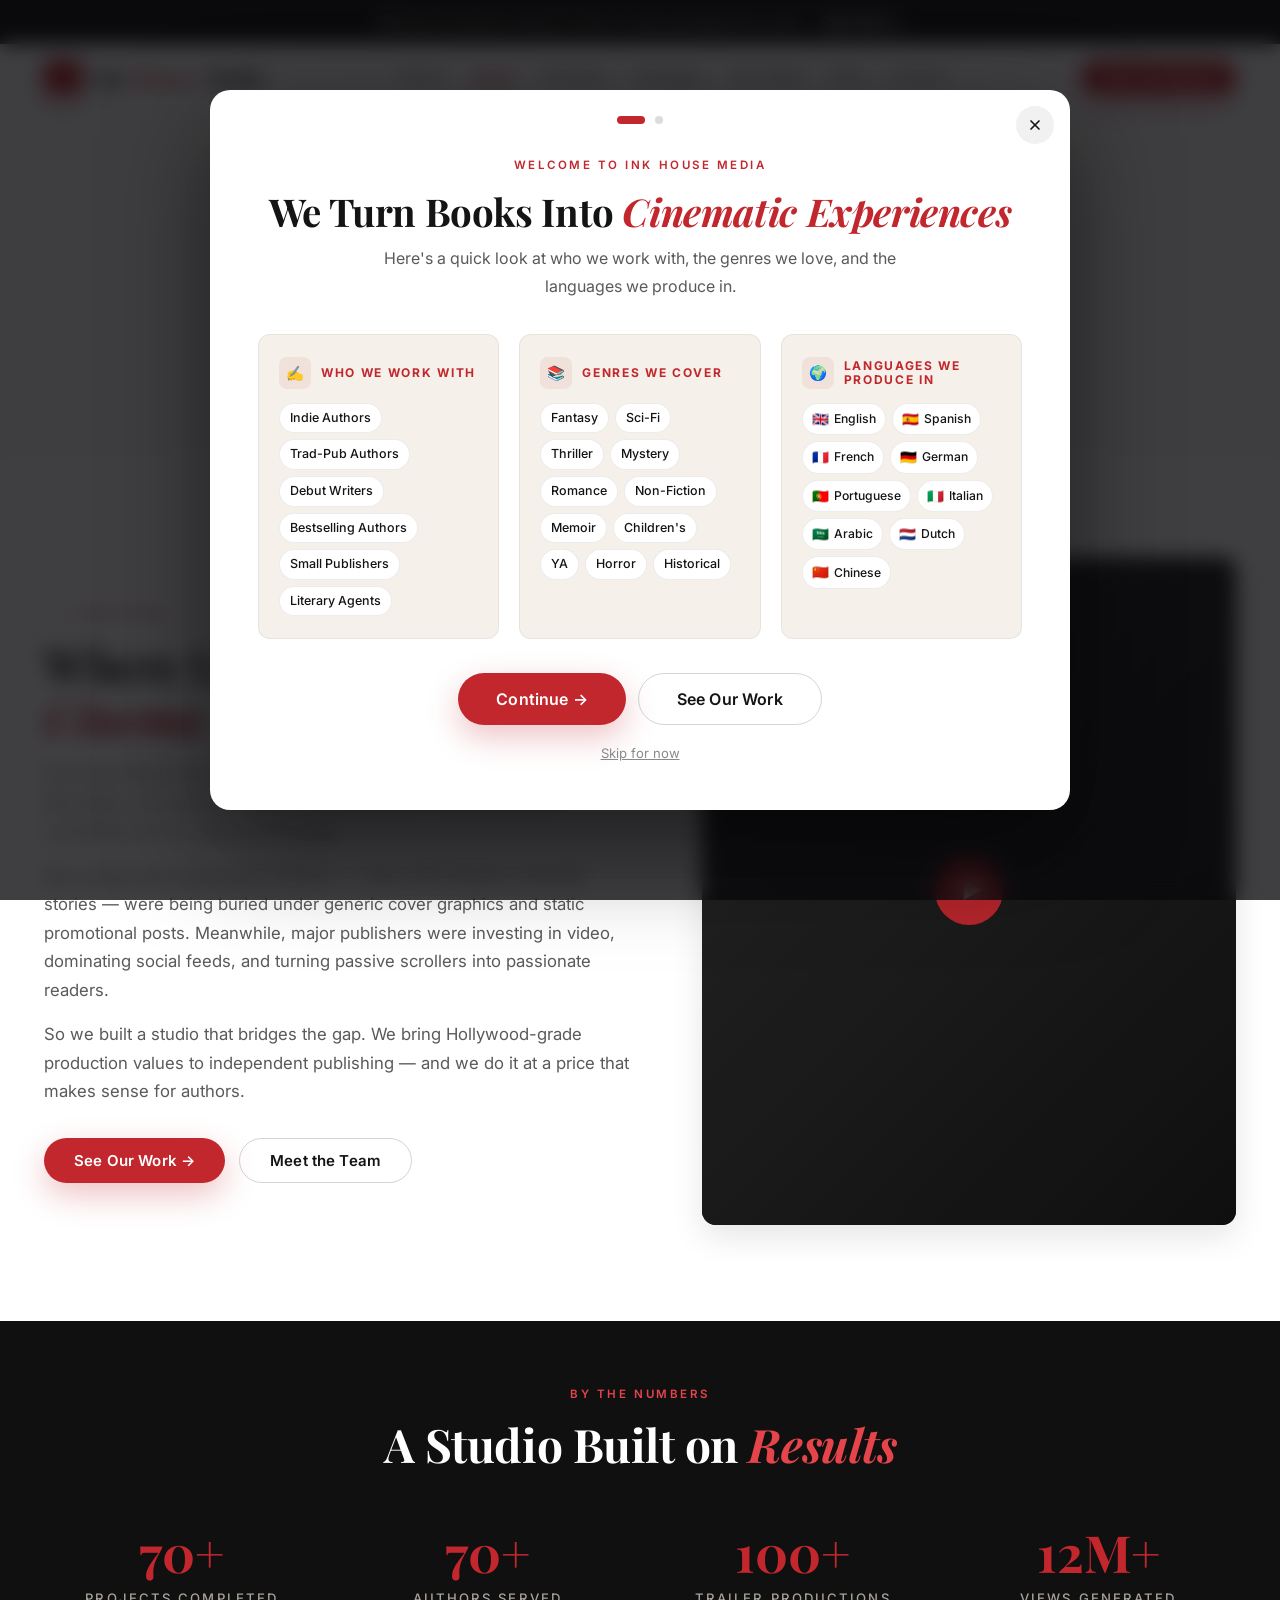
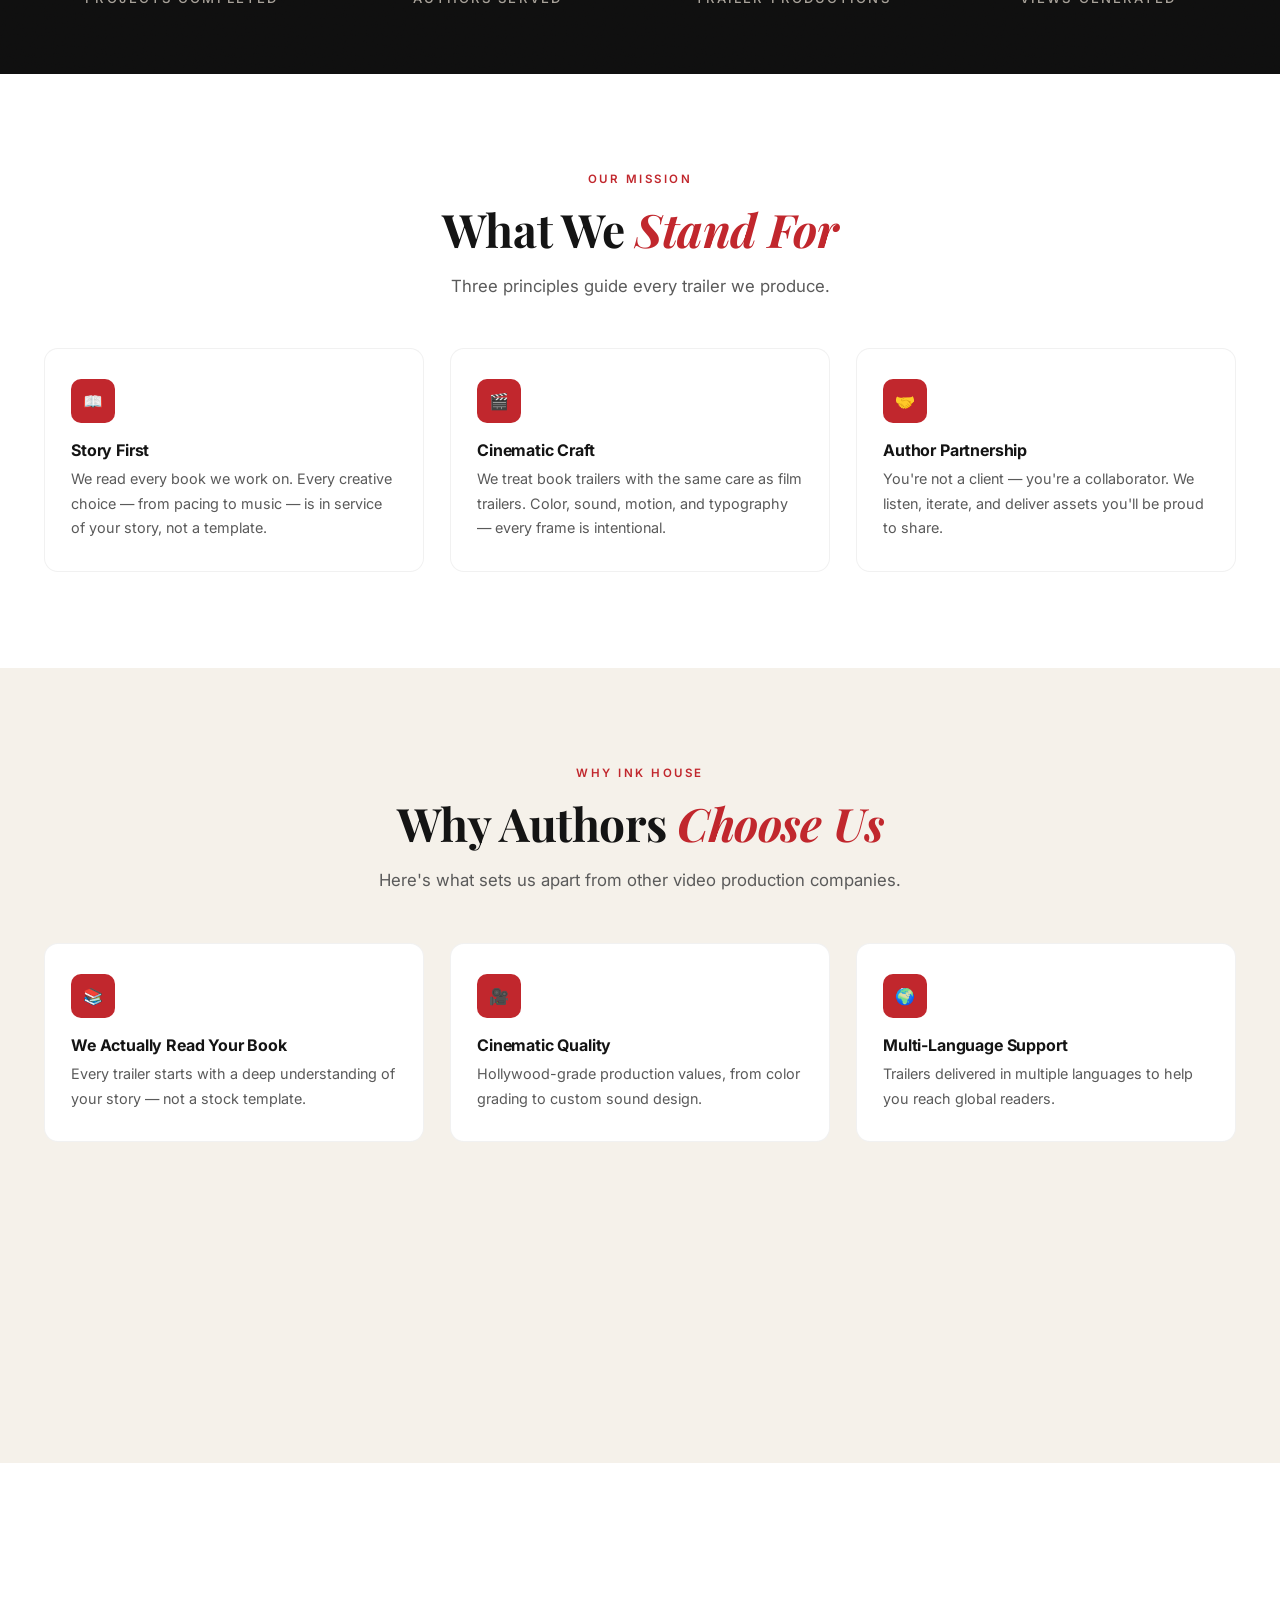
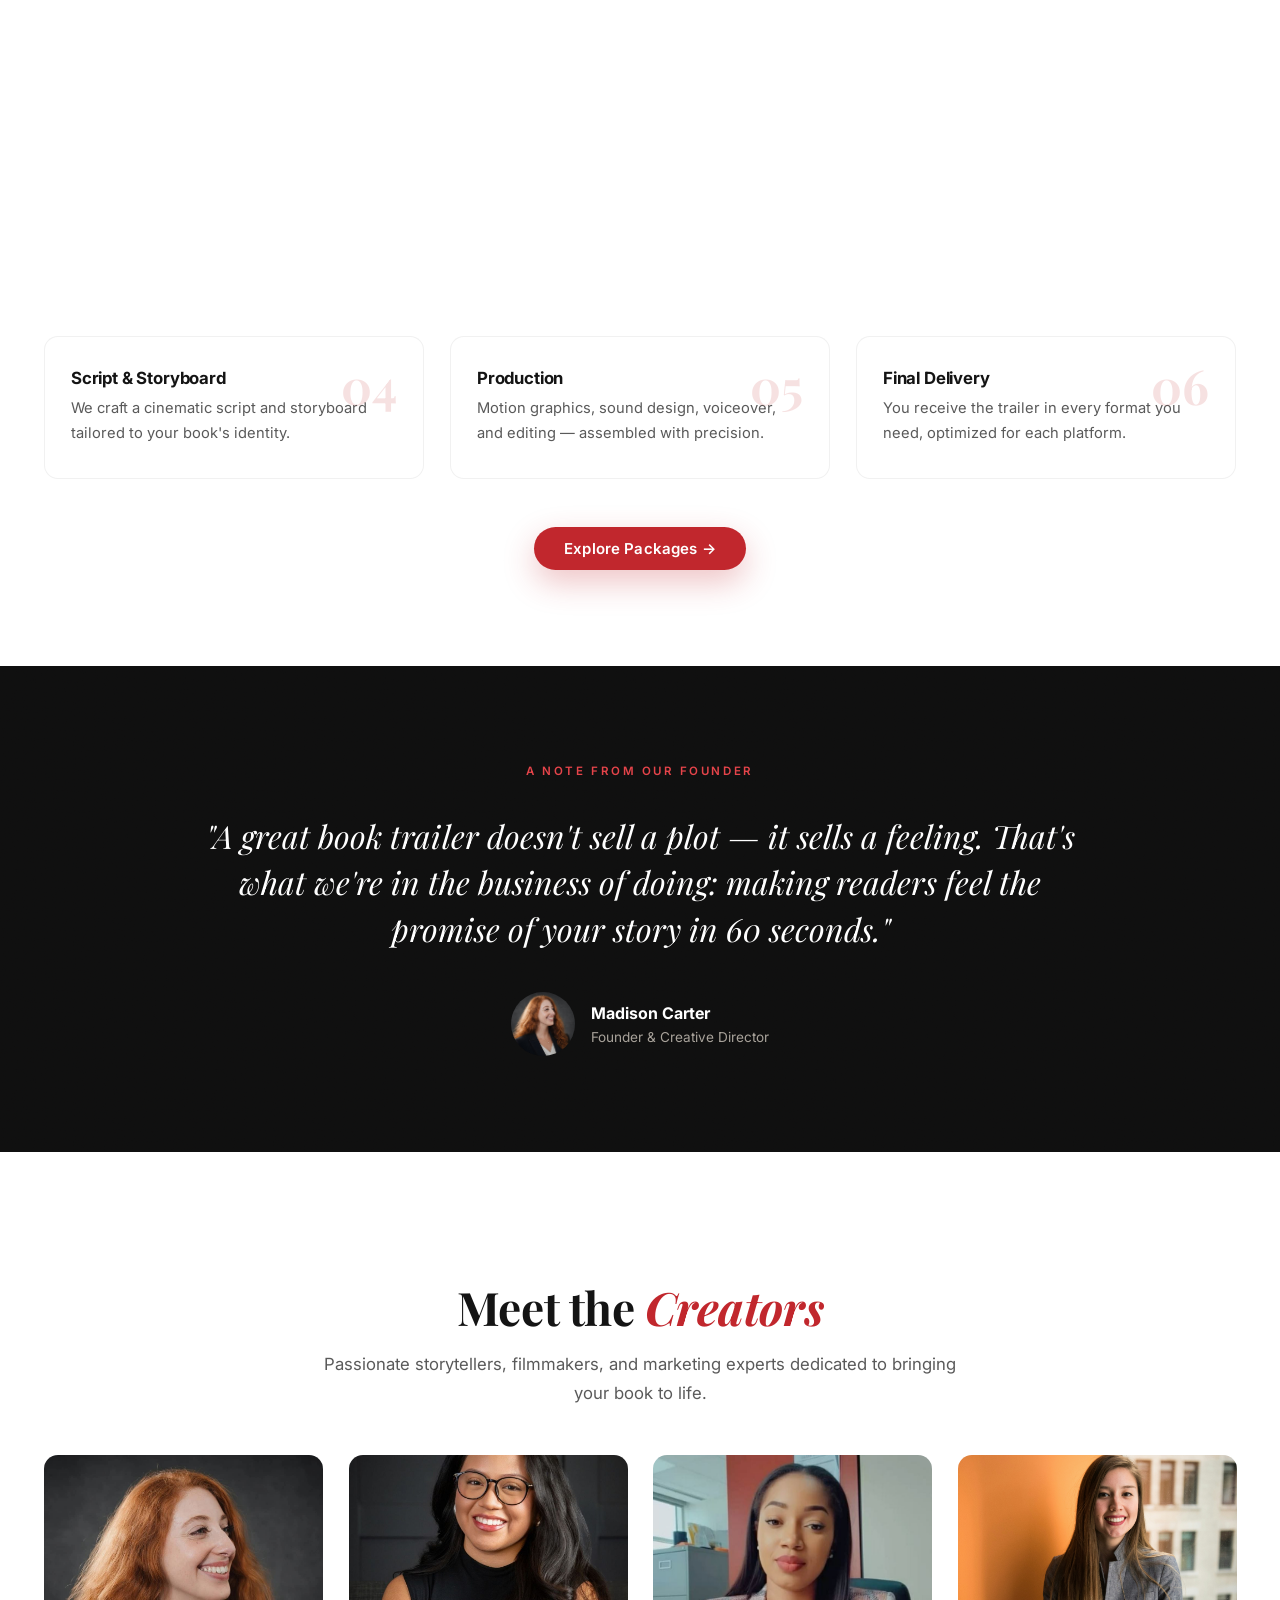
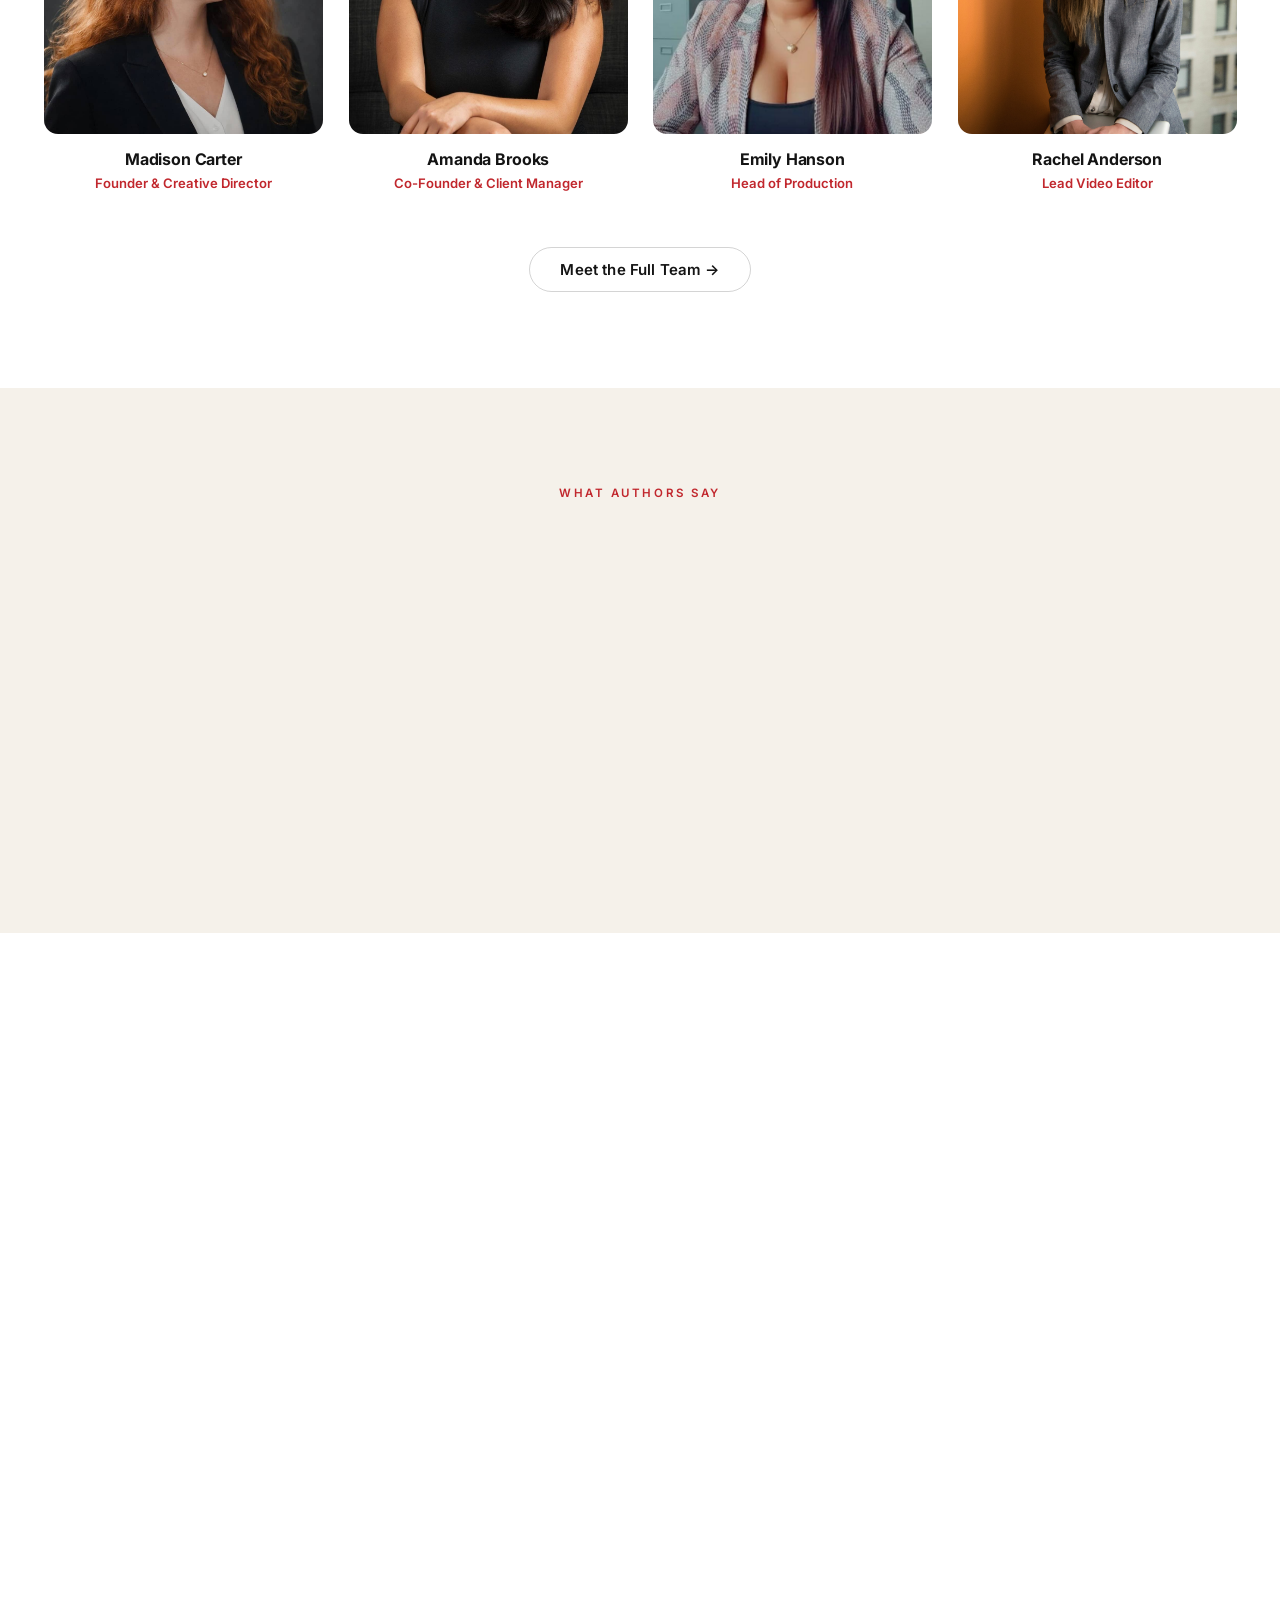
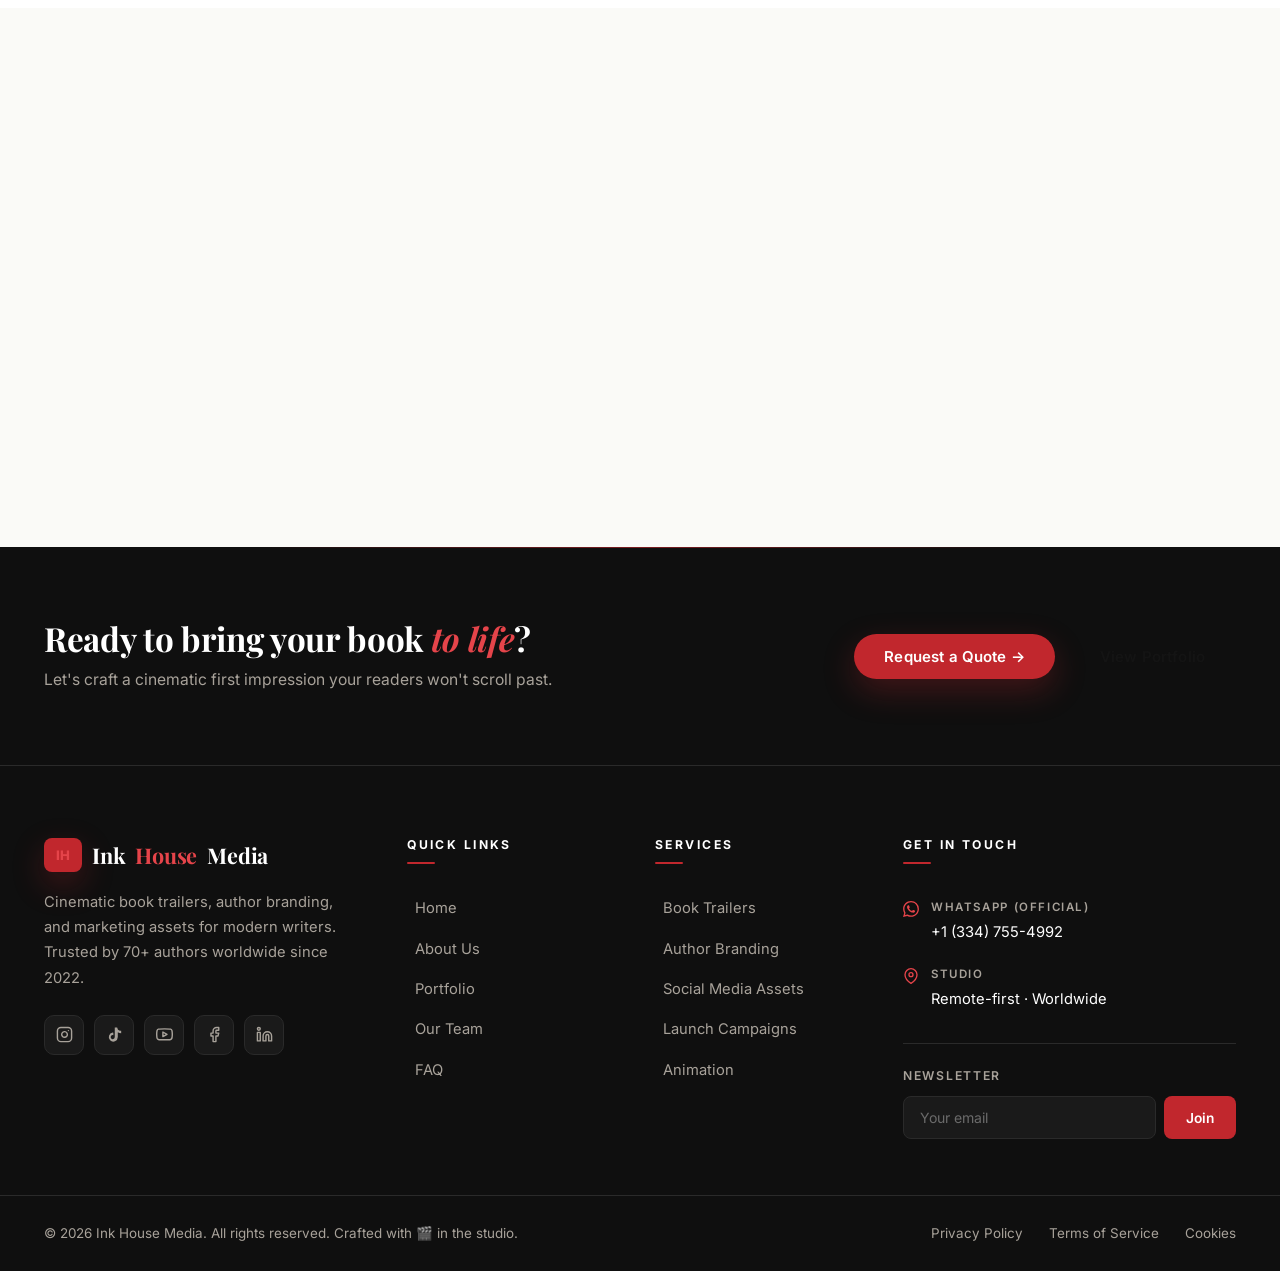
==== about.html @ 7e05810f "first commit" ====
<!DOCTYPE html>
<html lang="en">
<head>
  <meta charset="UTF-8">
  <meta name="viewport" content="width=device-width, initial-scale=1.0">
  <meta name="theme-color" content="#0F0F0F">

  <title>About Us | Ink House Media — Cinematic Book Trailers</title>
  <meta name="description" content="Ink House Media is a creative production studio specializing in cinematic book trailers, author branding, and marketing assets. Trusted by 70+ authors worldwide since 2022.">

  <meta property="og:title" content="About Ink House Media">
  <meta property="og:description" content="We tell stories through film. Learn about the studio behind 100+ cinematic book trailers.">
  <meta property="og:type" content="website">
  <meta property="og:image" content="assets/images/og-cover.jpg">
  <meta property="og:site_name" content="Ink House Media">

  <meta name="twitter:card" content="summary_large_image">
  <meta name="twitter:title" content="About Ink House Media">
  <meta name="twitter:description" content="We tell stories through film.">

  <link rel="preconnect" href="https://fonts.googleapis.com">
  <link rel="preconnect" href="https://fonts.gstatic.com" crossorigin>
  <link href="https://fonts.googleapis.com/css2?family=Inter:wght@400;500;600;700&family=JetBrains+Mono:wght@400;600&family=Playfair+Display:ital,wght@0,600;0,700;1,600;1,700&display=swap" rel="stylesheet">

  <link rel="stylesheet" href="css/style.css">

  <link rel="icon" type="image/svg+xml" href="data:image/svg+xml,%3Csvg xmlns='http://www.w3.org/2000/svg' viewBox='0 0 32 32'%3E%3Crect width='32' height='32' rx='7' fill='%23C1272D'/%3E%3Ctext x='50%25' y='54%25' text-anchor='middle' dominant-baseline='middle' font-family='Georgia,serif' font-size='18' font-weight='700' fill='white'%3EIH%3C/text%3E%3C/svg%3E">
</head>
<body>

  <!-- WELCOME POPUP -->
  <div class="popup" id="welcomePopup" role="dialog" aria-modal="true" aria-labelledby="popupTitle1" hidden>

    <div class="popup__modal" id="popupStep1">
      <button class="popup__close" type="button" aria-label="Close" data-popup-close>
        <svg viewBox="0 0 24 24" fill="none" stroke="currentColor" stroke-width="2.5" stroke-linecap="round" stroke-linejoin="round"><line x1="18" y1="6" x2="6" y2="18"/><line x1="6" y1="6" x2="18" y2="18"/></svg>
      </button>

      <div class="popup__steps">
        <div class="popup__step-dot active"></div>
        <div class="popup__step-dot"></div>
      </div>

      <div class="popup__body">
        <span class="eyebrow eyebrow--center">Welcome to Ink House Media</span>
        <h2 class="popup__title" id="popupTitle1">
          We Turn Books Into <em>Cinematic Experiences</em>
        </h2>
        <p class="popup__lead">
          Here's a quick look at who we work with, the genres we love, and the languages we produce in.
        </p>

        <div class="popup__audience">

          <div class="popup__col">
            <div class="popup__col-head">
              <div class="popup__col-icon" aria-hidden="true">✍️</div>
              <h4>Who We Work With</h4>
            </div>
            <div class="popup__tags">
              <span class="popup__tag">Indie Authors</span>
              <span class="popup__tag">Trad-Pub Authors</span>
              <span class="popup__tag">Debut Writers</span>
              <span class="popup__tag">Bestselling Authors</span>
              <span class="popup__tag">Small Publishers</span>
              <span class="popup__tag">Literary Agents</span>
            </div>
          </div>

          <div class="popup__col">
            <div class="popup__col-head">
              <div class="popup__col-icon" aria-hidden="true">📚</div>
              <h4>Genres We Cover</h4>
            </div>
            <div class="popup__tags">
              <span class="popup__tag">Fantasy</span>
              <span class="popup__tag">Sci-Fi</span>
              <span class="popup__tag">Thriller</span>
              <span class="popup__tag">Mystery</span>
              <span class="popup__tag">Romance</span>
              <span class="popup__tag">Non-Fiction</span>
              <span class="popup__tag">Memoir</span>
              <span class="popup__tag">Children's</span>
              <span class="popup__tag">YA</span>
              <span class="popup__tag">Horror</span>
              <span class="popup__tag">Historical</span>
            </div>
          </div>

          <div class="popup__col">
            <div class="popup__col-head">
              <div class="popup__col-icon" aria-hidden="true">🌍</div>
              <h4>Languages We Produce In</h4>
            </div>
            <div class="popup__langs">
              <span class="popup__lang"><span>🇬🇧</span> English</span>
              <span class="popup__lang"><span>🇪🇸</span> Spanish</span>
              <span class="popup__lang"><span>🇫🇷</span> French</span>
              <span class="popup__lang"><span>🇩🇪</span> German</span>
              <span class="popup__lang"><span>🇵🇹</span> Portuguese</span>
              <span class="popup__lang"><span>🇮🇹</span> Italian</span>
              <span class="popup__lang"><span>🇸🇦</span> Arabic</span>
              <span class="popup__lang"><span>🇳🇱</span> Dutch</span>
              <span class="popup__lang"><span>🇨🇳</span> Chinese</span>
            </div>
          </div>

        </div>

        <div class="popup__actions">
          <button type="button" class="btn btn--primary btn--lg" data-popup-next>
            Continue →
          </button>
          <a href="portfolio.html" class="btn btn--ghost btn--lg">
            See Our Work
          </a>
        </div>

        <button type="button" class="popup__skip" data-popup-close>
          Skip for now
        </button>
      </div>
    </div>

    <div class="popup__modal popup__modal--dark" id="popupStep2" style="display:none;">
      <button class="popup__close" type="button" aria-label="Close" data-popup-close>
        <svg viewBox="0 0 24 24" fill="none" stroke="currentColor" stroke-width="2.5" stroke-linecap="round" stroke-linejoin="round"><line x1="18" y1="6" x2="6" y2="18"/><line x1="6" y1="6" x2="18" y2="18"/></svg>
      </button>

      <div class="popup__steps">
        <div class="popup__step-dot"></div>
        <div class="popup__step-dot active"></div>
      </div>

      <div class="popup__body">
        <span class="popup__discount-badge">Limited-Time Offer</span>
        <h2 class="popup__title">
          Save <em>20%</em> On Any Combo Package
        </h2>

        <div class="popup__discount">20<sup>%</sup></div>

        <p class="popup__lead">
          Bundle a cinematic book trailer with a full email marketing campaign — and save up to <strong style="color:#fff;">$300</strong> on your launch.
        </p>

        <div class="popup__coupon" aria-label="Coupon code">
          <span>USE CODE:</span>
          <strong id="couponCode">COMBO20</strong>
          <button type="button" class="popup__coupon-copy" data-copy-coupon>Copy</button>
        </div>

        <p class="popup__meta">
          Valid through <strong id="promoExpiry">the end of this month</strong>. Mention the code when you get in touch.
        </p>

        <div class="popup__actions">
          <a href="services.html#combos" class="btn btn--primary btn--lg">
            Claim This Offer →
          </a>
          <a href="contact.html" class="btn btn--ghost btn--lg">
            Talk to Us
          </a>
        </div>

        <button type="button" class="popup__skip" data-popup-close>
          No thanks
        </button>
      </div>
    </div>

  </div>

  <!-- ANNOUNCEMENT -->
  <div class="announce">
    <span>🎬 <strong>Book Campaigns:</strong> Get <strong>20% off</strong> our combo packages this month</span>
    <a href="services.html">Order Now →</a>
  </div>

  <!-- HEADER -->
  <header class="site-header">
    <div class="header-inner">
      <a href="index.html" class="logo" aria-label="Ink House Media — Home">
        <span class="logo__mark">IH</span> Ink<span>House</span> Media
      </a>

      <button class="nav-toggle" aria-label="Toggle navigation" aria-expanded="false">☰</button>

      <nav class="main-nav" aria-label="Primary">
        <a href="index.html">Home</a>
        <a href="about.html">About</a>
        <a href="portfolio.html">Portfolio</a>
        <a href="services.html">Packages</a>
        <a href="team.html">Our Team</a>
        <a href="faq.html">FAQ</a>
        <a href="contact.html">Contact</a>
      </nav>

      <div class="header-cta">
        <a href="contact.html" class="btn btn--primary btn--sm">Get a Free Quote</a>
      </div>
    </div>
  </header>

  <!-- PAGE BANNER -->
  <div class="page-banner">
    <nav class="breadcrumbs" aria-label="Breadcrumb">
      <a href="index.html">Home</a>
      <span>About Us</span>
    </nav>
    <h1>We Tell Stories <em style="color:var(--crimson); font-style:italic;">Through Film</em></h1>
    <p>Ink House Media is a creative production studio specializing in cinematic book trailers, author branding, and book marketing assets — trusted by authors from around the world since 2022.</p>
  </div>

  <!-- STORY SECTION -->
  <section class="section--paper">
    <div class="container" style="display:grid; grid-template-columns:1.1fr 1fr; gap:70px; align-items:center;">
      <div class="reveal">
        <span class="eyebrow">Our Story</span>
        <h2 class="section-title">Where Literature <em>Meets Cinema</em></h2>
        <p class="section-sub mb-16">
          Ink House Media was founded in 2022 by passionate storytellers and filmmakers who
          believed every book deserved a visual identity as compelling as the words on the page.
        </p>
        <p class="section-sub mb-16">
          We noticed that independent authors — many with brilliant, cinematic stories — were
          being buried under generic cover graphics and static promotional posts. Meanwhile,
          major publishers were investing in video, dominating social feeds, and turning
          passive scrollers into passionate readers.
        </p>
        <p class="section-sub mb-32">
          So we built a studio that bridges the gap. We bring Hollywood-grade production values
          to independent publishing — and we do it at a price that makes sense for authors.
        </p>

        <div class="d-flex flex-wrap gap-14">
          <a href="portfolio.html" class="btn btn--primary">See Our Work →</a>
          <a href="team.html" class="btn btn--ghost">Meet the Team</a>
        </div>
      </div>

      <div class="reveal reveal--delay-1">
        <div class="trailer-card" style="aspect-ratio: 4/5;">
          <div class="trailer-card__media" style="aspect-ratio: 4/5;">
            <span class="rec-badge">Studio · 2022</span>
            <div class="trailer-card__play" aria-hidden="true">▶</div>
          </div>
        </div>
      </div>
    </div>
  </section>

  <!-- STATS (DARK) -->
  <section class="section--dark grain section--tight">
    <div class="container">
      <div class="center mb-32">
        <span class="eyebrow eyebrow--center reveal" style="color:var(--crimson-soft);">By The Numbers</span>
        <h2 class="section-title reveal" style="color:#fff;">A Studio Built on <em style="color:var(--crimson-soft);">Results</em></h2>
      </div>

      <div class="stats-row reveal reveal--delay-1" style="margin-bottom:0;">
        <div class="stat"><div class="stat__num">70+</div><div class="stat__label" style="color:var(--on-dark-muted);">Projects Completed</div></div>
        <div class="stat"><div class="stat__num">70+</div><div class="stat__label" style="color:var(--on-dark-muted);">Authors Served</div></div>
        <div class="stat"><div class="stat__num">100+</div><div class="stat__label" style="color:var(--on-dark-muted);">Trailer Productions</div></div>
        <div class="stat"><div class="stat__num">12M+</div><div class="stat__label" style="color:var(--on-dark-muted);">Views Generated</div></div>
      </div>
    </div>
  </section>

  <!-- MISSION -->
  <section class="section--paper">
    <div class="container">
      <div class="center mb-48">
        <span class="eyebrow eyebrow--center reveal">Our Mission</span>
        <h2 class="section-title reveal">What We <em>Stand For</em></h2>
        <p class="section-sub reveal mx-auto">Three principles guide every trailer we produce.</p>
      </div>

      <div class="why-grid">
        <div class="why-card reveal"><div class="why-card__icon" aria-hidden="true">📖</div><h4>Story First</h4><p>We read every book we work on. Every creative choice — from pacing to music — is in service of your story, not a template.</p></div>
        <div class="why-card reveal reveal--delay-1"><div class="why-card__icon" aria-hidden="true">🎬</div><h4>Cinematic Craft</h4><p>We treat book trailers with the same care as film trailers. Color, sound, motion, and typography — every frame is intentional.</p></div>
        <div class="why-card reveal reveal--delay-2"><div class="why-card__icon" aria-hidden="true">🤝</div><h4>Author Partnership</h4><p>You're not a client — you're a collaborator. We listen, iterate, and deliver assets you'll be proud to share.</p></div>
      </div>
    </div>
  </section>

  <!-- WHY CHOOSE -->
  <section class="section--cream">
    <div class="container">
      <div class="center mb-48">
        <span class="eyebrow eyebrow--center reveal">Why Ink House</span>
        <h2 class="section-title reveal">Why Authors <em>Choose Us</em></h2>
        <p class="section-sub reveal mx-auto">Here's what sets us apart from other video production companies.</p>
      </div>

      <div class="why-grid">
        <div class="why-card reveal"><div class="why-card__icon" aria-hidden="true">📚</div><h4>We Actually Read Your Book</h4><p>Every trailer starts with a deep understanding of your story — not a stock template.</p></div>
        <div class="why-card reveal reveal--delay-1"><div class="why-card__icon" aria-hidden="true">🎥</div><h4>Cinematic Quality</h4><p>Hollywood-grade production values, from color grading to custom sound design.</p></div>
        <div class="why-card reveal reveal--delay-2"><div class="why-card__icon" aria-hidden="true">🌍</div><h4>Multi-Language Support</h4><p>Trailers delivered in multiple languages to help you reach global readers.</p></div>
        <div class="why-card reveal"><div class="why-card__icon" aria-hidden="true">⚡</div><h4>Fast Turnaround</h4><p>Most projects delivered in as little as 7 business days — without cutting corners.</p></div>
        <div class="why-card reveal reveal--delay-1"><div class="why-card__icon" aria-hidden="true">🤝</div><h4>Dedicated Team</h4><p>You work with the same designers, editors, and producers from start to finish.</p></div>
        <div class="why-card reveal reveal--delay-2"><div class="why-card__icon" aria-hidden="true">📈</div><h4>Marketing-Driven</h4><p>Every trailer is engineered to convert viewers into readers — not just look pretty.</p></div>
      </div>
    </div>
  </section>

  <!-- PROCESS -->
  <section class="section--paper">
    <div class="container">
      <div class="center mb-48">
        <span class="eyebrow eyebrow--center reveal">How We Work</span>
        <h2 class="section-title reveal">From Manuscript <em>to Motion</em></h2>
        <p class="section-sub reveal mx-auto">Every project moves through the same six-step process — designed to keep you informed and in control.</p>
      </div>

      <div class="steps-grid">
        <div class="step reveal"><span class="step__num">01</span><h4>Submit Your Book</h4><p>Share your manuscript, genre, and vision through our quick intake form.</p></div>
        <div class="step reveal reveal--delay-1"><span class="step__num">02</span><h4>We Read &amp; Analyze</h4><p>Our team reads your book and identifies the strongest hooks and emotional beats.</p></div>
        <div class="step reveal reveal--delay-2"><span class="step__num">03</span><h4>We Recommend a Trailer</h4><p>Based on genre and goals, we propose the ideal style, tone, and package.</p></div>
        <div class="step reveal"><span class="step__num">04</span><h4>Script &amp; Storyboard</h4><p>We craft a cinematic script and storyboard tailored to your book's identity.</p></div>
        <div class="step reveal reveal--delay-1"><span class="step__num">05</span><h4>Production</h4><p>Motion graphics, sound design, voiceover, and editing — assembled with precision.</p></div>
        <div class="step reveal reveal--delay-2"><span class="step__num">06</span><h4>Final Delivery</h4><p>You receive the trailer in every format you need, optimized for each platform.</p></div>
      </div>

      <div class="center mt-48">
        <a href="services.html" class="btn btn--primary">Explore Packages →</a>
      </div>
    </div>
  </section>

  <!-- FOUNDER QUOTE (DARK) — uses founder.jpeg -->
  <section class="section--dark grain">
    <div class="container">
      <div class="reveal" style="max-width:900px; margin-inline:auto; text-align:center;">
        <span class="eyebrow eyebrow--center" style="color:var(--crimson-soft);">A Note From Our Founder</span>
        <p style="font-family:var(--font-display); font-size:clamp(1.4rem, 2.6vw, 2rem); line-height:1.45; color:#fff; margin:32px 0 40px; font-style:italic;">
          "A great book trailer doesn't sell a plot — it sells a feeling. That's what we're in the business of doing: making readers feel the promise of your story in 60 seconds."
        </p>

        <div class="d-flex" style="justify-content:center; align-items:center; gap:16px; flex-wrap:wrap;">
          <div style="width:64px; height:64px; border-radius:50%; overflow:hidden;">
            <img src="founder.jpeg" alt="Founder" style="width:100%; height:100%; object-fit:cover;">
          </div>
          <div style="text-align:left;">
            <div style="color:#fff; font-weight:700; font-size:1rem;">Madison Carter</div>
            <div style="color:var(--on-dark-muted); font-size:0.85rem;">Founder &amp; Creative Director</div>
          </div>
        </div>
      </div>
    </div>
  </section>

  <!-- TEAM PREVIEW — 4 CARDS, EXACT FILENAMES -->
  <section class="section--paper">
    <div class="container">
      <div class="center mb-48">
        <span class="eyebrow eyebrow--center reveal">Our Team</span>
        <h2 class="section-title reveal">Meet the <em>Creators</em></h2>
        <p class="section-sub reveal mx-auto">Passionate storytellers, filmmakers, and marketing experts dedicated to bringing your book to life.</p>
      </div>

      <div class="team-grid">

        <div class="team-card reveal">
          <div class="team-card__photo">
            <img src="founder.jpeg" alt="Founder &amp; Creative Director" loading="lazy">
          </div>
          <h4>Madison Carter</h4>
          <p>Founder &amp; Creative Director</p>
        </div>

        <div class="team-card reveal reveal--delay-1">
          <div class="team-card__photo">
            <img src="co founder.jpg" alt="Co-Founder &amp; Client Manager" loading="lazy">
          </div>
          <h4>Amanda Brooks</h4>
          <p>Co-Founder &amp; Client Manager</p>
        </div>

        <div class="team-card reveal reveal--delay-2">
          <div class="team-card__photo">
            <img src="head of production.jpeg" alt="Head of Production" loading="lazy">
          </div>
          <h4>Emily Hanson</h4>
          <p>Head of Production</p>
        </div>

        <div class="team-card reveal reveal--delay-3">
          <div class="team-card__photo">
            <img src="videoeditor.jpeg" alt="Lead Video Editor" loading="lazy">
          </div>
          <h4>Rachel Anderson</h4>
          <p>Lead Video Editor</p>
        </div>

      </div>

      <div class="center mt-48">
        <a href="team.html" class="btn btn--ghost">Meet the Full Team →</a>
      </div>
    </div>
  </section>

  <!-- TESTIMONIALS -->
  <section class="section--cream">
    <div class="container">
      <div class="center mb-48">
        <span class="eyebrow eyebrow--center reveal">What Authors Say</span>
        <h2 class="section-title reveal">Trusted by <em>Writers Worldwide</em></h2>
      </div>

      <div class="testimonial-grid">
        <div class="testimonial reveal">
          <p>"My trailer hit 240K views on TikTok in a week. Pre-orders tripled. Ink House Media gets it."</p>
          <div class="author"><strong>Amara Ellison</strong><span>Indie Fantasy Author</span></div>
        </div>
        <div class="testimonial reveal reveal--delay-1">
          <p>"The cinematic quality made my thriller look like a Netflix release. Absolutely worth every penny."</p>
          <div class="author"><strong>Daniel Rhodes</strong><span>Traditionally Published Novelist</span></div>
        </div>
        <div class="testimonial reveal reveal--delay-2">
          <p>"I finally have marketing assets I'm proud to share. The multi-format delivery saved me weeks."</p>
          <div class="author"><strong>Priya Nair</strong><span>Romance Author</span></div>
        </div>
      </div>
    </div>
  </section>

  <!-- FAQ -->
  <section class="section--paper">
    <div class="container">
      <div class="center mb-48">
        <span class="eyebrow eyebrow--center reveal">FAQ</span>
        <h2 class="section-title reveal">Frequently Asked <em>Questions</em></h2>
      </div>

      <div class="faq-list reveal">
        <div class="faq-item">
          <button class="faq-q" type="button" aria-expanded="false">
            <span class="faq-q__text">Who do you typically work with?</span>
            <span class="faq-q__icon" aria-hidden="true"><svg viewBox="0 0 24 24" fill="none" stroke="currentColor" stroke-width="2.5" stroke-linecap="round" stroke-linejoin="round"><polyline points="6 9 12 15 18 9"></polyline></svg></span>
          </button>
          <div class="faq-a"><div class="faq-a__inner">
            <p>Independent (indie) authors and traditionally published authors, as well as small publishers and literary agents. We've worked with first-time self-publishers and <em>New York Times</em> bestsellers alike.</p>
          </div></div>
        </div>

        <div class="faq-item">
          <button class="faq-q" type="button" aria-expanded="false">
            <span class="faq-q__text">Do you work with authors outside the US?</span>
            <span class="faq-q__icon" aria-hidden="true"><svg viewBox="0 0 24 24" fill="none" stroke="currentColor" stroke-width="2.5" stroke-linecap="round" stroke-linejoin="round"><polyline points="6 9 12 15 18 9"></polyline></svg></span>
          </button>
          <div class="faq-a"><div class="faq-a__inner">
            <p>Absolutely. We're a remote-first studio and have delivered trailers for authors in over 30 countries. Our team regularly produces content in English, Spanish, French, German, Portuguese, Arabic, and more.</p>
          </div></div>
        </div>

        <div class="faq-item">
          <button class="faq-q" type="button" aria-expanded="false">
            <span class="faq-q__text">How involved will I be in the process?</span>
            <span class="faq-q__icon" aria-hidden="true"><svg viewBox="0 0 24 24" fill="none" stroke="currentColor" stroke-width="2.5" stroke-linecap="round" stroke-linejoin="round"><polyline points="6 9 12 15 18 9"></polyline></svg></span>
          </button>
          <div class="faq-a"><div class="faq-a__inner">
            <p>As involved as you want to be. Some authors hand us the manuscript and let us run with it. Others want to review every frame. We adapt to your style — and revision rounds are built into every package.</p>
          </div></div>
        </div>

        <div class="faq-item">
          <button class="faq-q" type="button" aria-expanded="false">
            <span class="faq-q__text">What makes Ink House Media different?</span>
            <span class="faq-q__icon" aria-hidden="true"><svg viewBox="0 0 24 24" fill="none" stroke="currentColor" stroke-width="2.5" stroke-linecap="round" stroke-linejoin="round"><polyline points="6 9 12 15 18 9"></polyline></svg></span>
          </button>
          <div class="faq-a"><div class="faq-a__inner">
            <p>Three things: we actually read every book, we produce at a cinematic quality most studios reserve for film, and every trailer is engineered to drive measurable marketing results — not just look impressive.</p>
          </div></div>
        </div>
      </div>
    </div>
  </section>

  <!-- CTA -->
  <section>
    <div class="container">
      <div class="cta-banner grain reveal">
        <span class="eyebrow eyebrow--center" style="color:var(--crimson-soft);">Let's Get Started</span>
        <h2>Let's Bring Your Story to the Screen</h2>
        <p>Tell us about your book — we'll take it from there.</p>
        <div class="d-flex flex-wrap gap-14" style="justify-content:center;">
          <a href="contact.html" class="btn btn--primary btn--lg">Request a Quote →</a>
          <a href="portfolio.html" class="btn btn--ghost btn--lg">View Portfolio</a>
        </div>
      </div>
    </div>
  </section>

  <!-- FOOTER -->
  <footer class="site-footer">

    <div class="footer-cta">
      <div class="container footer-cta__inner">
        <div>
          <h3>Ready to bring your book <em>to life</em>?</h3>
          <p>Let's craft a cinematic first impression your readers won't scroll past.</p>
        </div>
        <div class="d-flex flex-wrap gap-14">
          <a href="contact.html" class="btn btn--primary">Request a Quote →</a>
          <a href="portfolio.html" class="btn btn--ghost">View Portfolio</a>
        </div>
      </div>
    </div>

    <div class="footer-main">
      <div class="container">
        <div class="footer-grid">

          <div class="footer-brand">
            <a href="index.html" class="logo" aria-label="Ink House Media — Home">
              <span class="logo__mark">IH</span> Ink<span>House</span> Media
            </a>
            <p>Cinematic book trailers, author branding, and marketing assets for modern writers. Trusted by 70+ authors worldwide since 2022.</p>

            <div class="footer-social">
              <a href="#" aria-label="Instagram" rel="noopener"><svg viewBox="0 0 24 24" fill="none" stroke="currentColor" stroke-width="2" stroke-linecap="round" stroke-linejoin="round"><rect x="2" y="2" width="20" height="20" rx="5"/><path d="M16 11.37A4 4 0 1 1 12.63 8 4 4 0 0 1 16 11.37z"/><line x1="17.5" y1="6.5" x2="17.51" y2="6.5"/></svg></a>
              <a href="#" aria-label="TikTok" rel="noopener"><svg viewBox="0 0 24 24" fill="currentColor"><path d="M19.59 6.69a4.83 4.83 0 0 1-3.77-4.25V2h-3.45v13.67a2.89 2.89 0 0 1-5.2 1.74 2.89 2.89 0 0 1 2.31-4.64 2.93 2.93 0 0 1 .88.13V9.4a6.84 6.84 0 0 0-1-.05A6.33 6.33 0 0 0 5.8 20.1a6.34 6.34 0 0 0 10.86-4.43V8.66a8.16 8.16 0 0 0 4.77 1.52v-3.4a4.85 4.85 0 0 1-1.84-.09z"/></svg></a>
              <a href="#" aria-label="YouTube" rel="noopener"><svg viewBox="0 0 24 24" fill="none" stroke="currentColor" stroke-width="2" stroke-linecap="round" stroke-linejoin="round"><path d="M22.54 6.42a2.78 2.78 0 0 0-1.94-2C18.88 4 12 4 12 4s-6.88 0-8.6.46a2.78 2.78 0 0 0-1.94 2A29 29 0 0 0 1 11.75a29 29 0 0 0 .46 5.33A2.78 2.78 0 0 0 3.4 19c1.72.46 8.6.46 8.6.46s6.88 0 8.6-.46a2.78 2.78 0 0 0 1.94-2 29 29 0 0 0 .46-5.25 29 29 0 0 0-.46-5.33z"/><polygon points="9.75 15.02 15.5 11.75 9.75 8.48 9.75 15.02"/></svg></a>
              <a href="#" aria-label="Facebook" rel="noopener"><svg viewBox="0 0 24 24" fill="none" stroke="currentColor" stroke-width="2" stroke-linecap="round" stroke-linejoin="round"><path d="M18 2h-3a5 5 0 0 0-5 5v3H7v4h3v8h4v-8h3l1-4h-4V7a1 1 0 0 1 1-1h3z"/></svg></a>
              <a href="#" aria-label="LinkedIn" rel="noopener"><svg viewBox="0 0 24 24" fill="none" stroke="currentColor" stroke-width="2" stroke-linecap="round" stroke-linejoin="round"><path d="M16 8a6 6 0 0 1 6 6v7h-4v-7a2 2 0 0 0-4 0v7h-4v-7a6 6 0 0 1 6-6z"/><rect x="2" y="9" width="4" height="12"/><circle cx="4" cy="4" r="2"/></svg></a>
            </div>
          </div>

          <div class="footer-col">
            <h4>Quick Links</h4>
            <a href="index.html">Home</a>
            <a href="about.html">About Us</a>
            <a href="portfolio.html">Portfolio</a>
            <a href="team.html">Our Team</a>
            <a href="faq.html">FAQ</a>
          </div>

          <div class="footer-col">
            <h4>Services</h4>
            <a href="services.html">Book Trailers</a>
            <a href="services.html">Author Branding</a>
            <a href="services.html">Social Media Assets</a>
            <a href="services.html">Launch Campaigns</a>
            <a href="services.html">Animation</a>
          </div>

          <div class="footer-col">
            <h4>Get In Touch</h4>


            <div class="footer-contact-item">
              <svg viewBox="0 0 24 24" fill="currentColor"><path d="M17.472 14.382c-.297-.149-1.758-.867-2.03-.967-.273-.099-.471-.148-.67.15-.197.297-.767.966-.94 1.164-.173.199-.347.223-.644.075-.297-.15-1.255-.463-2.39-1.475-.883-.788-1.48-1.761-1.653-2.059-.173-.297-.018-.458.13-.606.134-.133.298-.347.446-.52.149-.174.198-.298.298-.497.099-.198.05-.371-.025-.52-.075-.149-.669-1.612-.916-2.207-.242-.579-.487-.5-.669-.51-.173-.008-.371-.01-.57-.01-.198 0-.52.074-.792.372-.272.297-1.04 1.016-1.04 2.479 0 1.462 1.065 2.875 1.213 3.074.149.198 2.096 3.2 5.077 4.487.709.306 1.262.489 1.694.625.712.227 1.36.195 1.871.118.571-.085 1.758-.719 2.006-1.413.248-.694.248-1.289.173-1.413-.074-.124-.272-.198-.57-.347m-5.421 7.403h-.004a9.87 9.87 0 0 1-5.031-1.378l-.361-.214-3.741.982.998-3.648-.235-.374a9.86 9.86 0 0 1-1.51-5.26c.001-5.45 4.436-9.884 9.888-9.884 2.64 0 5.122 1.03 6.988 2.898a9.825 9.825 0 0 1 2.893 6.994c-.003 5.45-4.437 9.884-9.885 9.884m8.413-18.297A11.815 11.815 0 0 0 12.05 0C5.495 0 .16 5.335.157 11.892c0 2.096.547 4.142 1.588 5.945L.057 24l6.305-1.654a11.882 11.882 0 0 0 5.683 1.448h.005c6.554 0 11.89-5.335 11.893-11.893a11.821 11.821 0 0 0-3.48-8.413Z"/></svg>
              <div><strong>WhatsApp (Official)</strong><a href="https://wa.me/13347554992" target="_blank" rel="noopener">+1 (334) 755-4992</a></div>
            </div>

            <div class="footer-contact-item">
              <svg viewBox="0 0 24 24" fill="none" stroke="currentColor" stroke-width="2" stroke-linecap="round" stroke-linejoin="round"><path d="M21 10c0 7-9 13-9 13s-9-6-9-13a9 9 0 0 1 18 0z"/><circle cx="12" cy="10" r="3"/></svg>
              <div><strong>Studio</strong><span>Remote-first · Worldwide</span></div>
            </div>

            <div class="footer-newsletter">
              <label for="footerEmail">Newsletter</label>
              <form class="newsletter">
                <input id="footerEmail" type="email" placeholder="Your email" required>
                <button type="submit">Join</button>
              </form>
            </div>
          </div>

        </div>
      </div>
    </div>

    <div class="footer-bottom">
      <div class="container footer-bottom__inner">
        <p>© <span data-year>2026</span> Ink House Media. All rights reserved. Crafted with 🎬 in the studio.</p>
        <div class="legal">
          <a href="#">Privacy Policy</a>
          <a href="#">Terms of Service</a>
          <a href="#">Cookies</a>
        </div>
      </div>
    </div>

  </footer>

  <button class="back-to-top" aria-label="Back to top">
    <svg viewBox="0 0 24 24" fill="none" stroke="currentColor" stroke-width="2.5" stroke-linecap="round" stroke-linejoin="round"><polyline points="18 15 12 9 6 15"/></svg>
  </button>

  <script src="js/main.js"></script>
</body>
</html>
---- css/style.css ----
/* ==========================================================================
   INK HOUSE MEDIA — Global Stylesheet
   Theme: Cinematic Editorial · Crimson + Noir + Warm White + Gold
   Version: 3.2 (Smaller carousel · Ink House Media rebrand)
   ========================================================================== */

/* ==========================================================================
   1. DESIGN TOKENS
   ========================================================================== */
:root {
  /* Brand palette */
  --crimson:        #C1272D;
  --crimson-dark:   #9A1E23;
  --crimson-soft:   #E5444A;
  --crimson-tint:   rgba(193, 39, 45, 0.08);
  --crimson-tint-2: rgba(193, 39, 45, 0.14);

  --noir:           #0F0F0F;
  --noir-soft:      #1A1A1A;
  --noir-line:      #2A2A2A;

  --warm-white:     #FAFAF7;
  --paper:          #FFFFFF;
  --cream:          #F5F1EA;
  --gold:           #C9A961;

  /* Text */
  --ink:            #141414;
  --ink-muted:      #5A5A5A;
  --ink-faint:      #8A8A8A;
  --on-dark:        #F4F1EC;
  --on-dark-muted:  #A8A29A;

  /* Typography */
  --font-display: 'Playfair Display', Georgia, 'Times New Roman', serif;
  --font-body:    'Inter', -apple-system, BlinkMacSystemFont, 'Segoe UI', Roboto, sans-serif;
  --font-mono:    'JetBrains Mono', 'Courier New', monospace;

  /* Layout */
  --max-w:        1240px;
  --radius:        14px;
  --radius-sm:     8px;
  --radius-pill:   999px;

  /* Motion */
  --ease:          cubic-bezier(0.22, 1, 0.36, 1);
  --ease-out:      cubic-bezier(0.16, 1, 0.3, 1);
  --dur-fast:      0.25s;
  --dur:           0.5s;
  --dur-slow:      0.9s;

  /* Shadows */
  --shadow-xs:     0 1px 3px rgba(0,0,0,0.05);
  --shadow-sm:     0 2px 8px rgba(0,0,0,0.06);
  --shadow-md:     0 12px 32px rgba(0,0,0,0.10);
  --shadow-lg:     0 24px 60px rgba(0,0,0,0.18);
  --shadow-red:    0 12px 32px rgba(193, 39, 45, 0.28);
  --shadow-red-lg: 0 18px 44px rgba(193, 39, 45, 0.45);
}

/* ==========================================================================
   2. RESET & BASE
   ========================================================================== */
*, *::before, *::after {
  margin: 0;
  padding: 0;
  box-sizing: border-box;
}

html {
  scroll-behavior: smooth;
  -webkit-text-size-adjust: 100%;
  scroll-padding-top: 90px;
}

body {
  font-family: var(--font-body);
  font-size: 16px;
  line-height: 1.65;
  color: var(--ink);
  background: var(--warm-white);
  overflow-x: hidden;
  -webkit-font-smoothing: antialiased;
  -moz-osx-font-smoothing: grayscale;
  text-rendering: optimizeLegibility;
}

img, video, svg, canvas { display: block; max-width: 100%; }
a { color: inherit; text-decoration: none; transition: color var(--dur-fast) var(--ease); }
button { font-family: inherit; cursor: pointer; border: none; background: none; color: inherit; }
input, select, textarea { font-family: inherit; font-size: inherit; }
ul, ol { list-style: none; }
hr { border: none; border-top: 1px solid rgba(20,20,20,0.1); margin: 40px 0; }

::selection { background: var(--crimson); color: #fff; }
:focus-visible { outline: 2px solid var(--crimson); outline-offset: 3px; border-radius: 4px; }

/* ==========================================================================
   3. TYPOGRAPHY
   ========================================================================== */
h1, h2, h3, h4, h5, h6 {
  font-family: var(--font-display);
  font-weight: 700;
  line-height: 1.15;
  letter-spacing: -0.01em;
  color: var(--ink);
}
h1 { font-size: clamp(2.4rem, 5.5vw, 4.2rem); }
h2 { font-size: clamp(1.9rem, 3.6vw, 3rem); }
h3 { font-size: clamp(1.3rem, 2.2vw, 1.75rem); }
h4 { font-size: 1.15rem; }

p { line-height: 1.7; }

.eyebrow {
  display: inline-block;
  font-family: var(--font-body);
  font-size: 0.72rem;
  font-weight: 600;
  letter-spacing: 0.22em;
  text-transform: uppercase;
  color: var(--crimson);
  margin-bottom: 14px;
}
.eyebrow::before {
  content: '';
  display: inline-block;
  width: 24px;
  height: 1px;
  background: var(--crimson);
  vertical-align: middle;
  margin-right: 10px;
  transform: translateY(-2px);
}
.eyebrow--center { display: block; text-align: center; }
.eyebrow--center::before { display: none; }

.section-title {
  font-family: var(--font-display);
  font-size: clamp(1.9rem, 3.6vw, 3rem);
  margin-bottom: 16px;
  line-height: 1.15;
}
.section-title em { font-style: italic; color: var(--crimson); }

.section-sub {
  color: var(--ink-muted);
  font-size: 1.05rem;
  max-width: 640px;
  line-height: 1.7;
}

.center { text-align: center; }
.center .section-sub { margin-inline: auto; }

/* ==========================================================================
   4. LAYOUT
   ========================================================================== */
.container {
  width: 100%;
  max-width: var(--max-w);
  margin-inline: auto;
  padding-inline: 24px;
}

section { padding: 96px 0; }
.section--tight { padding: 64px 0; }

.section--paper { background: var(--paper); }
.section--cream { background: var(--cream); }
.section--dark {
  background: var(--noir);
  color: var(--on-dark);
  position: relative;
  overflow: hidden;
}
.section--dark h2,
.section--dark h3,
.section--dark h4 { color: #fff; }
.section--dark .section-sub,
.section--dark p { color: var(--on-dark-muted); }

/* ==========================================================================
   5. FILM GRAIN OVERLAY (signature)
   ========================================================================== */
.grain { position: relative; }
.grain::after {
  content: '';
  position: absolute;
  inset: 0;
  pointer-events: none;
  opacity: 0.06;
  z-index: 1;
  background-image: url("data:image/svg+xml,%3Csvg xmlns='http://www.w3.org/2000/svg' width='200' height='200'%3E%3Cfilter id='n'%3E%3CfeTurbulence type='fractalNoise' baseFrequency='0.9' numOctaves='3'/%3E%3C/filter%3E%3Crect width='100%25' height='100%25' filter='url(%23n)'/%3E%3C/svg%3E");
  mix-blend-mode: overlay;
}
.grain > * { position: relative; z-index: 2; }

/* ==========================================================================
   6. BUTTONS
   ========================================================================== */
.btn {
  display: inline-flex;
  align-items: center;
  justify-content: center;
  gap: 10px;
  padding: 14px 30px;
  border-radius: var(--radius-pill);
  font-family: var(--font-body);
  font-weight: 600;
  font-size: 0.94rem;
  letter-spacing: 0.01em;
  line-height: 1;
  white-space: nowrap;
  cursor: pointer;
  transition: transform var(--dur-fast) var(--ease),
              box-shadow var(--dur-fast) var(--ease),
              background var(--dur-fast) var(--ease),
              color var(--dur-fast) var(--ease),
              border-color var(--dur-fast) var(--ease);
}

.btn--primary {
  background: var(--crimson);
  color: #fff;
  box-shadow: var(--shadow-red);
}
.btn--primary:hover {
  background: var(--crimson-dark);
  transform: translateY(-3px);
  box-shadow: var(--shadow-red-lg);
}

.btn--dark { background: var(--noir); color: #fff; }
.btn--dark:hover { background: #000; transform: translateY(-3px); box-shadow: var(--shadow-md); }

.btn--ghost {
  background: transparent;
  color: var(--ink);
  border: 1.5px solid rgba(20,20,20,0.18);
}
.btn--ghost:hover { border-color: var(--ink); transform: translateY(-3px); }

.section--dark .btn--ghost {
  color: var(--on-dark);
  border-color: rgba(255,255,255,0.25);
}
.section--dark .btn--ghost:hover { border-color: #fff; background: rgba(255,255,255,0.05); }

.btn--sm { padding: 10px 22px; font-size: 0.85rem; }
.btn--lg { padding: 17px 38px; font-size: 1rem; }
.btn--block { width: 100%; }

/* ==========================================================================
   7. ANNOUNCEMENT BAR
   ========================================================================== */
.announce {
  background: var(--noir);
  color: var(--on-dark);
  font-size: 0.85rem;
  padding: 10px 24px;
  display: flex;
  align-items: center;
  justify-content: center;
  gap: 18px;
  flex-wrap: wrap;
  position: relative;
  z-index: 101;
}
.announce strong { color: var(--gold); font-weight: 600; }
.announce a {
  color: #fff;
  font-weight: 600;
  border-bottom: 1px solid var(--crimson);
  padding-bottom: 1px;
}
.announce a:hover { color: var(--gold); border-color: var(--gold); }

/* ==========================================================================
   8. HEADER
   ========================================================================== */
.site-header {
  position: sticky;
  top: 0;
  z-index: 100;
  background: rgba(250, 250, 247, 0.92);
  backdrop-filter: blur(14px);
  -webkit-backdrop-filter: blur(14px);
  border-bottom: 1px solid rgba(20,20,20,0.06);
  transition: box-shadow var(--dur-fast) var(--ease);
}
.site-header.scrolled { box-shadow: var(--shadow-sm); }

.header-inner {
  display: flex;
  align-items: center;
  justify-content: space-between;
  gap: 20px;
  max-width: var(--max-w);
  margin-inline: auto;
  padding: 16px 24px;
}

/* ---- LOGO — Ink House Media ---- */
.logo {
  display: inline-flex;
  align-items: center;
  gap: 10px;
  font-family: var(--font-display);
  font-size: 1.3rem;
  font-weight: 700;
  letter-spacing: -0.01em;
  color: var(--ink);
  flex-shrink: 0;
  white-space: nowrap;
  line-height: 1.1;
}

.logo__mark {
  flex-shrink: 0;
  width: 38px;
  height: 34px;
  background: var(--crimson);
  border-radius: 8px;
  display: grid;
  place-items: center;
  color: #fff;
  font-family: var(--font-body);
  font-size: 0.82rem;
  font-weight: 800;
  letter-spacing: 0.02em;
  line-height: 1;
  box-shadow: var(--shadow-red);
  padding: 0 4px;
}

.logo span { color: var(--crimson); }

.main-nav { display: flex; align-items: center; gap: 30px; }
.main-nav a {
  font-size: 0.92rem;
  font-weight: 500;
  color: var(--ink-muted);
  position: relative;
  padding: 4px 0;
}
.main-nav a:hover { color: var(--ink); }
.main-nav a.active { color: var(--crimson); font-weight: 600; }
.main-nav a.active::after {
  content: '';
  position: absolute;
  left: 0;
  right: 0;
  bottom: -6px;
  height: 2px;
  background: var(--crimson);
  border-radius: 2px;
}

.nav-toggle {
  display: none;
  font-size: 1.6rem;
  color: var(--ink);
  padding: 4px;
  line-height: 1;
}

/* ==========================================================================
   9. HERO
   ========================================================================== */
.hero {
  position: relative;
  padding: 100px 24px 120px;
  text-align: center;
  background:
    radial-gradient(ellipse 60% 55% at 50% 0%, rgba(193,39,45,0.09), transparent 70%),
    radial-gradient(ellipse 40% 40% at 85% 100%, rgba(201,169,97,0.10), transparent 70%),
    var(--warm-white);
  overflow: hidden;
}
.hero::before {
  content: '';
  position: absolute;
  top: 0;
  left: 50%;
  transform: translateX(-50%);
  width: 1px;
  height: 60px;
  background: linear-gradient(to bottom, var(--crimson), transparent);
}
.hero h1 {
  font-size: clamp(2.6rem, 6vw, 4.6rem);
  max-width: 900px;
  margin: 20px auto 22px;
}
.hero h1 em {
  font-style: italic;
  color: var(--crimson);
  position: relative;
  display: inline-block;
}
.hero h1 em::after {
  content: '';
  position: absolute;
  left: 0;
  right: 0;
  bottom: 4px;
  height: 10px;
  background: var(--crimson-tint-2);
  z-index: -1;
  border-radius: 4px;
}
.hero p {
  color: var(--ink-muted);
  font-size: 1.15rem;
  max-width: 620px;
  margin: 0 auto 40px;
  line-height: 1.7;
}
.hero-ctas {
  display: flex;
  gap: 14px;
  justify-content: center;
  flex-wrap: wrap;
}

/* ==========================================================================
   10. TRAILER CARD
   ========================================================================== */
.trailer-card {
  position: relative;
  border-radius: var(--radius);
  overflow: hidden;
  background: var(--noir-soft);
  box-shadow: var(--shadow-md);
  transition: transform var(--dur) var(--ease), box-shadow var(--dur) var(--ease);
  cursor: pointer;
  display: block;
}
.trailer-card:hover { transform: translateY(-6px); box-shadow: var(--shadow-lg); }

.trailer-card__media {
  aspect-ratio: 16 / 9;
  background: linear-gradient(135deg, #262626, #0F0F0F);
  display: grid;
  place-items: center;
  position: relative;
  overflow: hidden;
}
.trailer-card__media img,
.trailer-card__media video { width: 100%; height: 100%; object-fit: cover; }

.trailer-card__play {
  position: absolute;
  inset: 0;
  margin: auto;
  width: 68px;
  height: 68px;
  border-radius: 50%;
  background: rgba(193,39,45,0.92);
  display: grid;
  place-items: center;
  color: #fff;
  font-size: 1.4rem;
  padding-left: 5px;
  animation: pulse 2.4s infinite;
  transition: transform var(--dur-fast) var(--ease);
  z-index: 3;
}
.trailer-card:hover .trailer-card__play { transform: scale(1.12); }

@keyframes pulse {
  0%   { box-shadow: 0 0 0 0 rgba(193,39,45,0.55); }
  70%  { box-shadow: 0 0 0 22px rgba(193,39,45,0); }
  100% { box-shadow: 0 0 0 0 rgba(193,39,45,0); }
}

.rec-badge {
  position: absolute;
  top: 14px;
  left: 14px;
  display: inline-flex;
  align-items: center;
  gap: 6px;
  padding: 5px 10px;
  background: rgba(0,0,0,0.55);
  backdrop-filter: blur(6px);
  border-radius: var(--radius-pill);
  color: #fff;
  font-family: var(--font-mono);
  font-size: 0.68rem;
  letter-spacing: 0.08em;
  text-transform: uppercase;
  z-index: 3;
}
.rec-badge::before {
  content: '';
  width: 7px;
  height: 7px;
  border-radius: 50%;
  background: var(--crimson-soft);
  animation: blink 1.4s infinite;
}
@keyframes blink { 50% { opacity: 0.25; } }

.trailer-card__body {
  padding: 20px 22px 24px;
  background: var(--paper);
}
.trailer-card__body h3 { font-size: 1.2rem; margin-bottom: 4px; }
.trailer-card__body p { color: var(--ink-faint); font-size: 0.88rem; }

/* ==========================================================================
   11. GRIDS
   ========================================================================== */
.video-grid {
  display: grid;
  grid-template-columns: repeat(auto-fill, minmax(320px, 1fr));
  gap: 30px;
}

.services-grid,
.steps-grid,
.why-grid {
  display: grid;
  grid-template-columns: repeat(auto-fit, minmax(280px, 1fr));
  gap: 26px;
}

.team-grid {
  display: grid;
  grid-template-columns: repeat(auto-fit, minmax(220px, 1fr));
  gap: 26px;
}

.testimonial-grid {
  display: grid;
  grid-template-columns: repeat(auto-fit, minmax(300px, 1fr));
  gap: 24px;
}

/* ==========================================================================
   12. FILTER TABS
   ========================================================================== */
.filter-tabs {
  display: flex;
  gap: 10px;
  justify-content: center;
  flex-wrap: wrap;
  margin-bottom: 48px;
}
.filter-tabs button,
.filter-tabs a {
  padding: 9px 22px;
  border-radius: var(--radius-pill);
  border: 1.5px solid rgba(20,20,20,0.12);
  background: transparent;
  color: var(--ink-muted);
  font-size: 0.88rem;
  font-weight: 500;
  transition: all var(--dur-fast) var(--ease);
  text-decoration: none;
  display: inline-block;
}
.filter-tabs button:hover,
.filter-tabs a:hover { border-color: var(--crimson); color: var(--crimson); }
.filter-tabs button.active {
  background: var(--crimson);
  border-color: var(--crimson);
  color: #fff;
  box-shadow: var(--shadow-red);
}

/* ==========================================================================
   13. BENEFIT LIST
   ========================================================================== */
.benefit-list { display: grid; gap: 24px; }

.benefit { display: flex; gap: 18px; align-items: flex-start; }
.benefit__num {
  flex-shrink: 0;
  width: 40px;
  height: 40px;
  border-radius: 10px;
  background: var(--crimson-tint);
  color: var(--crimson);
  font-family: var(--font-mono);
  font-weight: 700;
  font-size: 0.9rem;
  display: grid;
  place-items: center;
}
.benefit h4 {
  font-family: var(--font-body);
  font-size: 1rem;
  font-weight: 700;
  margin-bottom: 4px;
  color: var(--ink);
}
.benefit p { color: var(--ink-muted); font-size: 0.94rem; }

/* ==========================================================================
   14. SERVICE CARDS
   ========================================================================== */
.service-card {
  background: var(--paper);
  border: 1px solid rgba(20,20,20,0.06);
  border-radius: var(--radius);
  padding: 34px 30px;
  transition: transform var(--dur) var(--ease),
              box-shadow var(--dur) var(--ease),
              border-color var(--dur-fast) var(--ease);
}
.service-card:hover {
  transform: translateY(-6px);
  box-shadow: var(--shadow-md);
  border-color: rgba(193,39,45,0.3);
}
.service-card__icon {
  width: 48px;
  height: 48px;
  border-radius: 12px;
  background: var(--crimson-tint);
  color: var(--crimson);
  display: grid;
  place-items: center;
  font-size: 1.3rem;
  margin-bottom: 20px;
}
.service-card h3 { font-size: 1.25rem; margin-bottom: 10px; }
.service-card p { color: var(--ink-muted); font-size: 0.94rem; }

/* ==========================================================================
   15. STEPS
   ========================================================================== */
.step {
  background: var(--paper);
  border: 1px solid rgba(20,20,20,0.06);
  border-radius: var(--radius);
  padding: 32px 26px;
  position: relative;
  transition: transform var(--dur) var(--ease), box-shadow var(--dur) var(--ease);
}
.step:hover { transform: translateY(-6px); box-shadow: var(--shadow-md); }
.step__num {
  position: absolute;
  top: 24px;
  right: 26px;
  font-family: var(--font-display);
  font-size: 3rem;
  font-weight: 700;
  color: var(--crimson-tint-2);
  line-height: 1;
}
.step h4 {
  font-family: var(--font-body);
  font-size: 1.05rem;
  font-weight: 700;
  margin-bottom: 8px;
}
.step p { color: var(--ink-muted); font-size: 0.92rem; }

/* ==========================================================================
   16. WHY CARDS
   ========================================================================== */
.why-card {
  background: var(--paper);
  border: 1px solid rgba(20,20,20,0.06);
  border-radius: var(--radius);
  padding: 30px 26px;
  transition: border-color var(--dur-fast) var(--ease),
              transform var(--dur) var(--ease);
}
.why-card:hover { border-color: var(--crimson); transform: translateY(-4px); }
.why-card__icon {
  width: 44px;
  height: 44px;
  border-radius: 10px;
  background: var(--crimson);
  color: #fff;
  display: grid;
  place-items: center;
  margin-bottom: 18px;
}
.why-card h4 {
  font-family: var(--font-body);
  font-size: 1rem;
  font-weight: 700;
  margin-bottom: 8px;
}
.why-card p { color: var(--ink-muted); font-size: 0.9rem; }

/* ==========================================================================
   17. LANGUAGE GRID
   ========================================================================== */
.lang-grid {
  display: grid;
  grid-template-columns: repeat(auto-fit, minmax(140px, 1fr));
  gap: 16px;
  max-width: 900px;
  margin-inline: auto;
}
.lang-card {
  background: var(--paper);
  border: 1px solid rgba(20,20,20,0.08);
  border-radius: var(--radius-sm);
  padding: 18px;
  text-align: center;
  transition: all var(--dur-fast) var(--ease);
}
.lang-card:hover {
  border-color: var(--crimson);
  transform: translateY(-3px);
  box-shadow: var(--shadow-sm);
}
.lang-card .flag { font-size: 1.6rem; margin-bottom: 6px; }
.lang-card strong { display: block; font-size: 0.9rem; }
.lang-card small { color: var(--ink-faint); font-size: 0.78rem; }

/* ==========================================================================
   18. PRICING
   ========================================================================== */
.pricing-group + .pricing-group { margin-top: 72px; }

.pricing-group__title {
  font-family: var(--font-display);
  font-size: 1.6rem;
  text-align: center;
  margin-bottom: 8px;
}
.pricing-group__sub {
  text-align: center;
  color: var(--ink-muted);
  font-size: 0.95rem;
  margin-bottom: 40px;
}

.pricing-grid {
  display: grid;
  grid-template-columns: repeat(auto-fit, minmax(280px, 1fr));
  gap: 26px;
  align-items: stretch;
}

.price-card {
  background: var(--paper);
  border: 1.5px solid rgba(20,20,20,0.08);
  border-radius: var(--radius);
  padding: 40px 30px;
  display: flex;
  flex-direction: column;
  position: relative;
  transition: transform var(--dur) var(--ease),
              box-shadow var(--dur) var(--ease),
              border-color var(--dur-fast) var(--ease);
}
.price-card:hover { transform: translateY(-6px); box-shadow: var(--shadow-md); }

.price-card.featured {
  background: var(--crimson);
  color: #fff;
  border-color: var(--crimson);
  box-shadow: var(--shadow-red);
  transform: scale(1.03);
}
.price-card.featured:hover { transform: scale(1.03) translateY(-6px); }
.price-card.featured .price-card__name,
.price-card.featured .price-card__price { color: #fff; }
.price-card.featured .price-card__desc,
.price-card.featured .price-card__features li { color: rgba(255,255,255,0.85); }
.price-card.featured .price-card__features li { border-color: rgba(255,255,255,0.15); }
.price-card.featured .price-card__features li::before { color: #fff; }
.price-card.featured::before {
  content: 'POPULAR';
  position: absolute;
  top: -14px;
  left: 50%;
  transform: translateX(-50%);
  background: var(--noir);
  color: var(--gold);
  font-size: 0.66rem;
  font-weight: 700;
  letter-spacing: 0.2em;
  padding: 7px 18px;
  border-radius: var(--radius-pill);
  border: 1px solid var(--gold);
}

.price-card__name {
  font-family: var(--font-display);
  font-size: 1.35rem;
  margin-bottom: 6px;
}
.price-card__desc {
  color: var(--ink-muted);
  font-size: 0.88rem;
  margin-bottom: 22px;
  min-height: 40px;
}
.price-card__price {
  font-family: var(--font-display);
  font-size: 3rem;
  font-weight: 700;
  color: var(--crimson);
  line-height: 1;
  margin-bottom: 26px;
}
.price-card__price small {
  font-family: var(--font-body);
  font-size: 0.85rem;
  font-weight: 400;
  color: var(--ink-faint);
}
.price-card__features { margin-bottom: 30px; flex-grow: 1; }
.price-card__features li {
  padding: 9px 0 9px 26px;
  position: relative;
  font-size: 0.92rem;
  color: var(--ink-muted);
  border-bottom: 1px solid rgba(20,20,20,0.06);
}
.price-card__features li:last-child { border-bottom: none; }
.price-card__features li::before {
  content: '✓';
  position: absolute;
  left: 0;
  color: var(--crimson);
  font-weight: 700;
}

/* ==========================================================================
   19. COMBO CARDS (dark)
   ========================================================================== */
.combo-grid {
  display: grid;
  grid-template-columns: repeat(auto-fit, minmax(280px, 1fr));
  gap: 24px;
}
.combo-card {
  background: var(--noir-soft);
  border: 1px solid var(--noir-line);
  border-radius: var(--radius);
  padding: 36px 30px;
  position: relative;
  transition: transform var(--dur) var(--ease),
              border-color var(--dur-fast) var(--ease),
              box-shadow var(--dur) var(--ease);
}
.combo-card:hover { transform: translateY(-6px); border-color: rgba(193,39,45,0.5); }
.combo-card.featured {
  background: linear-gradient(160deg, #241012, var(--noir-soft));
  border-color: var(--crimson);
  box-shadow: 0 24px 60px rgba(193,39,45,0.28);
}
.combo-card.featured::before {
  content: 'MOST POPULAR';
  position: absolute;
  top: -12px;
  left: 50%;
  transform: translateX(-50%);
  background: var(--crimson);
  color: #fff;
  font-size: 0.62rem;
  font-weight: 700;
  letter-spacing: 0.2em;
  padding: 6px 16px;
  border-radius: var(--radius-pill);
}
.combo-card h3 { font-size: 1.3rem; color: #fff; margin-bottom: 6px; }
.combo-card .combo-price {
  font-family: var(--font-display);
  font-size: 2.6rem;
  color: var(--crimson-soft);
  margin: 18px 0 6px;
  line-height: 1;
}
.combo-card .combo-price small {
  font-family: var(--font-body);
  font-size: 0.8rem;
  color: var(--on-dark-muted);
  font-weight: 400;
}
.combo-card .combo-save {
  display: inline-block;
  font-family: var(--font-mono);
  font-size: 0.72rem;
  color: var(--gold);
  margin-bottom: 22px;
  letter-spacing: 0.05em;
}
.combo-card ul { margin-bottom: 26px; }
.combo-card li {
  padding: 8px 0 8px 24px;
  position: relative;
  font-size: 0.88rem;
  color: var(--on-dark-muted);
  border-bottom: 1px solid var(--noir-line);
}
.combo-card li:last-child { border-bottom: none; }
.combo-card li::before {
  content: '✓';
  position: absolute;
  left: 0;
  color: var(--crimson-soft);
  font-weight: 700;
}

/* ==========================================================================
   20. STATS
   ========================================================================== */
.stats-row {
  display: grid;
  grid-template-columns: repeat(auto-fit, minmax(160px, 1fr));
  gap: 30px;
  text-align: center;
  margin: 56px 0;
}
.stat__num {
  font-family: var(--font-display);
  font-size: clamp(2.4rem, 4vw, 3.4rem);
  font-weight: 700;
  color: var(--crimson);
  line-height: 1;
  margin-bottom: 10px;
}
.stat__label {
  font-size: 0.82rem;
  color: var(--ink-muted);
  text-transform: uppercase;
  letter-spacing: 0.16em;
  font-weight: 500;
}

/* ==========================================================================
   21. TESTIMONIALS
   ========================================================================== */
.testimonial {
  background: var(--paper);
  border: 1px solid rgba(20,20,20,0.06);
  border-radius: var(--radius);
  padding: 32px 28px;
  position: relative;
}
.testimonial::before {
  content: '"';
  position: absolute;
  top: 10px;
  right: 24px;
  font-family: var(--font-display);
  font-size: 5rem;
  color: var(--crimson-tint-2);
  line-height: 1;
}
.testimonial p {
  font-size: 1rem;
  color: var(--ink);
  margin-bottom: 20px;
  font-style: italic;
}
.testimonial .author strong {
  display: block;
  color: var(--crimson);
  font-size: 0.95rem;
  font-weight: 700;
  font-style: normal;
}
.testimonial .author span {
  color: var(--ink-faint);
  font-size: 0.84rem;
}

/* ==========================================================================
   22. TEAM
   ========================================================================== */
.team-card { text-align: center; transition: transform var(--dur) var(--ease); }
.team-card:hover { transform: translateY(-6px); }
.team-card__photo {
  aspect-ratio: 1;
  border-radius: var(--radius);
  overflow: hidden;
  background: linear-gradient(135deg, #eee, #ddd);
  margin-bottom: 16px;
  position: relative;
}
.team-card__photo img {
  width: 100%;
  height: 100%;
  object-fit: cover;
  transition: transform var(--dur-slow) var(--ease);
}
.team-card:hover .team-card__photo img { transform: scale(1.05); }
.team-card h4 {
  font-family: var(--font-body);
  font-weight: 700;
  font-size: 1rem;
  margin-bottom: 4px;
}
.team-card p { color: var(--crimson); font-size: 0.82rem; font-weight: 600; margin-bottom: 4px; }
.team-card a { color: var(--ink-faint); font-size: 0.8rem; }
.team-card a:hover { color: var(--crimson); }

/* ==========================================================================
   23. BOOK CAROUSEL — Auto-rotating (5 per view on desktop)
   ========================================================================== */
.book-carousel {
  position: relative;
  padding: 8px 0 0;
}

.book-carousel__viewport {
  overflow: hidden;
  border-radius: var(--radius);
}

.book-carousel__track {
  display: flex;
  gap: 20px;
  transition: transform 0.85s var(--ease);
  will-change: transform;
}

.book-carousel__item {
  flex: 0 0 calc((100% - 80px) / 5);   /* 5 per view on desktop */
  aspect-ratio: 2 / 3;
  border-radius: var(--radius-sm);
  overflow: hidden;
  position: relative;
  background: linear-gradient(160deg, #222, #0d0d0d);
  box-shadow: var(--shadow-sm);
  transition: transform var(--dur) var(--ease),
              box-shadow var(--dur) var(--ease);
}
.book-carousel__item:hover {
  transform: translateY(-6px);
  box-shadow: var(--shadow-lg);
}
.book-carousel__item img {
  width: 100%;
  height: 100%;
  object-fit: cover;
  display: block;
}
.book-carousel__item::after {
  content: attr(data-title);
  position: absolute;
  inset: auto 0 0 0;
  padding: 32px 12px 12px;
  background: linear-gradient(to top, rgba(0,0,0,0.85), transparent);
  color: #fff;
  font-family: var(--font-body);
  font-size: 0.78rem;
  font-weight: 600;
  letter-spacing: 0.02em;
  opacity: 0;
  transform: translateY(8px);
  transition: opacity var(--dur) var(--ease),
              transform var(--dur) var(--ease);
  pointer-events: none;
}
.book-carousel__item:hover::after { opacity: 1; transform: none; }

.book-carousel__controls {
  display: flex;
  align-items: center;
  justify-content: center;
  gap: 14px;
  margin-top: 26px;
}
.book-carousel__btn {
  width: 40px;
  height: 40px;
  border-radius: 50%;
  border: 1.5px solid rgba(20,20,20,0.15);
  background: transparent;
  color: var(--ink);
  display: grid;
  place-items: center;
  transition: all var(--dur-fast) var(--ease);
}
.book-carousel__btn:hover {
  border-color: var(--crimson);
  color: var(--crimson);
  transform: translateY(-2px);
}
.book-carousel__btn svg { width: 15px; height: 15px; }

.book-carousel__dots {
  display: flex;
  gap: 7px;
  align-items: center;
}
.book-carousel__dot {
  width: 7px;
  height: 7px;
  border-radius: 50%;
  background: rgba(20,20,20,0.18);
  border: none;
  cursor: pointer;
  padding: 0;
  transition: all var(--dur-fast) var(--ease);
}
.book-carousel__dot:hover { background: rgba(193,39,45,0.5); }
.book-carousel__dot.active {
  background: var(--crimson);
  width: 24px;
  border-radius: 999px;
}

.book-carousel__progress {
  width: 100%;
  max-width: 200px;
  height: 2px;
  background: rgba(20,20,20,0.08);
  margin: 18px auto 0;
  border-radius: 999px;
  overflow: hidden;
}
.book-carousel__progress-bar {
  height: 100%;
  width: 0;
  background: var(--crimson);
  border-radius: 999px;
}

/* ==========================================================================
   24. FAQ — Dropdown Accordion
   ========================================================================== */
.faq-list {
  max-width: 860px;
  margin-inline: auto;
  border-top: 1px solid rgba(20,20,20,0.10);
}
.faq-item {
  border-bottom: 1px solid rgba(20,20,20,0.10);
  transition: background var(--dur-fast) var(--ease);
}
.faq-item.open { background: rgba(193,39,45,0.02); }

.faq-q {
  width: 100%;
  background: none;
  border: none;
  text-align: left;
  display: flex;
  align-items: center;
  justify-content: space-between;
  gap: 24px;
  padding: 26px 8px;
  font-family: var(--font-body);
  font-size: clamp(1rem, 1.4vw, 1.12rem);
  font-weight: 600;
  color: var(--ink);
  line-height: 1.45;
  cursor: pointer;
  transition: color var(--dur-fast) var(--ease), padding var(--dur-fast) var(--ease);
}
.faq-q:hover { color: var(--crimson); }
.faq-item.open .faq-q { color: var(--crimson); padding-bottom: 14px; }

.faq-q__text { position: relative; padding-left: 22px; }
.faq-q__text::before {
  content: '';
  position: absolute;
  left: 0;
  top: 50%;
  transform: translateY(-50%);
  width: 3px;
  height: 0;
  background: var(--crimson);
  border-radius: 2px;
  transition: height 0.35s var(--ease);
}
.faq-item.open .faq-q__text::before { height: 70%; }

.faq-q__icon {
  flex-shrink: 0;
  width: 34px;
  height: 34px;
  border-radius: 50%;
  border: 1.5px solid rgba(20,20,20,0.15);
  display: grid;
  place-items: center;
  color: var(--ink);
  transition: all 0.35s var(--ease);
}
.faq-q__icon svg { width: 14px; height: 14px; transition: transform 0.4s var(--ease); }
.faq-q:hover .faq-q__icon { border-color: var(--crimson); color: var(--crimson); }
.faq-item.open .faq-q__icon {
  background: var(--crimson);
  border-color: var(--crimson);
  color: #fff;
  transform: rotate(180deg);
}

.faq-a {
  max-height: 0;
  overflow: hidden;
  transition: max-height 0.5s var(--ease);
}
.faq-a__inner {
  padding: 0 46px 26px 30px;
  color: var(--ink-muted);
  font-size: 0.98rem;
  line-height: 1.75;
}
.faq-a__inner p + p { margin-top: 12px; }
.faq-a__inner strong { color: var(--ink); font-weight: 600; }

/* ==========================================================================
   25. CONTACT
   ========================================================================== */
.contact-layout {
  display: grid;
  grid-template-columns: 1fr 1.4fr;
  gap: 60px;
  align-items: start;
}
.contact-info h3 { font-size: 1.4rem; margin-bottom: 20px; }
.contact-info p { color: var(--ink-muted); margin-bottom: 30px; }

.contact-item {
  display: flex;
  gap: 14px;
  align-items: flex-start;
  padding: 16px 0;
  border-bottom: 1px solid rgba(20,20,20,0.08);
}
.contact-item:last-of-type { border-bottom: none; }
.contact-item__icon {
  width: 40px;
  height: 40px;
  border-radius: 10px;
  background: var(--crimson-tint);
  color: var(--crimson);
  display: grid;
  place-items: center;
  flex-shrink: 0;
}
.contact-item strong { display: block; font-size: 0.88rem; margin-bottom: 2px; }
.contact-item a,
.contact-item span { color: var(--ink-muted); font-size: 0.92rem; }
.contact-item a:hover { color: var(--crimson); }

.form { display: grid; gap: 20px; }
.form-row { display: grid; grid-template-columns: 1fr 1fr; gap: 20px; }
.field label {
  display: block;
  font-size: 0.8rem;
  font-weight: 600;
  color: var(--ink);
  margin-bottom: 8px;
  letter-spacing: 0.02em;
}
.field label span { color: var(--crimson); }

.field input,
.field select,
.field textarea {
  width: 100%;
  padding: 13px 16px;
  background: var(--paper);
  border: 1.5px solid rgba(20,20,20,0.10);
  border-radius: var(--radius-sm);
  font-size: 0.94rem;
  color: var(--ink);
  transition: border-color var(--dur-fast) var(--ease),
              box-shadow var(--dur-fast) var(--ease);
}
.field input:focus,
.field select:focus,
.field textarea:focus {
  outline: none;
  border-color: var(--crimson);
  box-shadow: 0 0 0 4px rgba(193,39,45,0.10);
}
.field textarea { resize: vertical; min-height: 120px; }

/* ==========================================================================
   26. CTA BANNER
   ========================================================================== */
.cta-banner {
  background: var(--noir);
  color: var(--on-dark);
  border-radius: 20px;
  padding: 72px 48px;
  text-align: center;
  position: relative;
  overflow: hidden;
}
.cta-banner::before {
  content: '';
  position: absolute;
  inset: 0;
  background:
    radial-gradient(circle at 30% 20%, rgba(193,39,45,0.28), transparent 55%),
    radial-gradient(circle at 80% 90%, rgba(201,169,97,0.15), transparent 55%);
}
.cta-banner > * { position: relative; z-index: 1; }
.cta-banner h2 { font-size: clamp(1.7rem, 3.2vw, 2.6rem); margin-bottom: 14px; color: #fff; }
.cta-banner p { color: var(--on-dark-muted); max-width: 560px; margin: 0 auto 30px; }

/* ==========================================================================
   27. PAGE BANNER (inner pages)
   ========================================================================== */
.page-banner {
  padding: 84px 24px 60px;
  text-align: center;
  background:
    radial-gradient(ellipse 60% 60% at 50% 0%, rgba(193,39,45,0.09), transparent 70%),
    var(--warm-white);
}
.page-banner h1 { font-size: clamp(2.2rem, 5vw, 3.6rem); margin-bottom: 14px; }
.page-banner p {
  color: var(--ink-muted);
  max-width: 620px;
  margin-inline: auto;
  font-size: 1.05rem;
}

.breadcrumbs {
  display: flex;
  align-items: center;
  justify-content: center;
  gap: 10px;
  font-size: 0.82rem;
  color: var(--ink-faint);
  margin-bottom: 18px;
}
.breadcrumbs a { color: var(--ink-muted); }
.breadcrumbs a:hover { color: var(--crimson); }
.breadcrumbs span::before { content: '/'; margin-right: 10px; color: var(--ink-faint); }

/* ==========================================================================
   28. SCROLL REVEAL (signature)
   ========================================================================== */
.reveal {
  opacity: 0;
  transform: translateY(28px);
  transition: opacity var(--dur-slow) var(--ease),
              transform var(--dur-slow) var(--ease);
  will-change: opacity, transform;
}
.reveal.in { opacity: 1; transform: none; }
.reveal--delay-1 { transition-delay: 0.08s; }
.reveal--delay-2 { transition-delay: 0.16s; }
.reveal--delay-3 { transition-delay: 0.24s; }
.reveal--delay-4 { transition-delay: 0.32s; }

/* ==========================================================================
   29. FOOTER — Professional
   ========================================================================== */
.site-footer {
  background: var(--noir);
  color: var(--on-dark);
  position: relative;
  overflow: hidden;
}
.site-footer::before {
  content: '';
  position: absolute;
  top: 0;
  left: 50%;
  transform: translateX(-50%);
  width: 60%;
  height: 1px;
  background: linear-gradient(90deg, transparent, rgba(193,39,45,0.6), transparent);
}

.footer-cta {
  padding: 72px 0;
  border-bottom: 1px solid var(--noir-line);
}
.footer-cta__inner {
  display: flex;
  align-items: center;
  justify-content: space-between;
  gap: 40px;
  flex-wrap: wrap;
}
.footer-cta h3 {
  font-family: var(--font-display);
  font-size: clamp(1.5rem, 2.6vw, 2.1rem);
  color: #fff;
  margin-bottom: 8px;
  line-height: 1.2;
}
.footer-cta h3 em { color: var(--crimson-soft); font-style: italic; }
.footer-cta p { color: var(--on-dark-muted); font-size: 0.98rem; max-width: 520px; }

.footer-main { padding: 72px 0 56px; }
.footer-grid {
  display: grid;
  grid-template-columns: 1.6fr 1fr 1fr 1.4fr;
  gap: 56px;
}

.footer-brand .logo {
  color: #fff;
  font-size: 1.35rem;
  margin-bottom: 18px;
  white-space: nowrap;
}
.footer-brand .logo span { color: var(--crimson-soft); }
.footer-brand p {
  color: var(--on-dark-muted);
  font-size: 0.92rem;
  line-height: 1.7;
  margin-bottom: 24px;
  max-width: 320px;
}

.footer-social { display: flex; gap: 10px; flex-wrap: wrap; }
.footer-social a {
  width: 40px;
  height: 40px;
  border-radius: 10px;
  background: var(--noir-soft);
  border: 1px solid var(--noir-line);
  display: grid;
  place-items: center;
  color: var(--on-dark-muted);
  transition: all 0.3s var(--ease);
}
.footer-social a:hover {
  background: var(--crimson);
  border-color: var(--crimson);
  color: #fff;
  transform: translateY(-3px);
}
.footer-social svg { width: 17px; height: 17px; }

.footer-col h4 {
  font-family: var(--font-body);
  font-size: 0.76rem;
  font-weight: 700;
  letter-spacing: 0.2em;
  text-transform: uppercase;
  color: #fff;
  margin-bottom: 24px;
  position: relative;
  padding-bottom: 12px;
}
.footer-col h4::after {
  content: '';
  position: absolute;
  left: 0;
  bottom: 0;
  width: 28px;
  height: 2px;
  background: var(--crimson);
  border-radius: 2px;
}
.footer-col > a {
  display: flex;
  align-items: center;
  gap: 8px;
  color: var(--on-dark-muted);
  font-size: 0.92rem;
  padding: 8px 0;
  transition: color var(--dur-fast) var(--ease),
              transform var(--dur-fast) var(--ease);
}
.footer-col > a::before {
  content: '';
  width: 0;
  height: 1px;
  background: var(--crimson-soft);
  transition: width 0.3s var(--ease);
  flex-shrink: 0;
}
.footer-col > a:hover { color: #fff; transform: translateX(2px); }
.footer-col > a:hover::before { width: 14px; }

.footer-contact-item {
  display: flex;
  gap: 12px;
  align-items: flex-start;
  padding: 10px 0;
  color: var(--on-dark-muted);
  font-size: 0.92rem;
  transition: color var(--dur-fast) var(--ease);
}
.footer-contact-item:hover { color: #fff; }
.footer-contact-item svg {
  width: 16px;
  height: 16px;
  color: var(--crimson-soft);
  flex-shrink: 0;
  margin-top: 3px;
}
.footer-contact-item strong {
  display: block;
  color: var(--on-dark-muted);
  font-size: 0.72rem;
  font-weight: 600;
  letter-spacing: 0.14em;
  text-transform: uppercase;
  margin-bottom: 3px;
}
.footer-contact-item span,
.footer-contact-item a { color: #fff; font-size: 0.92rem; }
.footer-contact-item a:hover { color: var(--crimson-soft); }

.footer-newsletter {
  margin-top: 22px;
  padding-top: 22px;
  border-top: 1px solid var(--noir-line);
}
.footer-newsletter label {
  display: block;
  font-size: 0.76rem;
  font-weight: 600;
  letter-spacing: 0.14em;
  text-transform: uppercase;
  color: var(--on-dark-muted);
  margin-bottom: 10px;
}
.newsletter { display: flex; gap: 8px; }
.newsletter input {
  flex: 1;
  min-width: 0;
  padding: 12px 16px;
  background: var(--noir-soft);
  border: 1px solid var(--noir-line);
  border-radius: var(--radius-sm);
  color: #fff;
  font-size: 0.88rem;
  transition: border-color var(--dur-fast) var(--ease);
}
.newsletter input::placeholder { color: #6A6A6A; }
.newsletter input:focus { outline: none; border-color: var(--crimson); }
.newsletter button {
  padding: 12px 22px;
  background: var(--crimson);
  color: #fff;
  border-radius: var(--radius-sm);
  font-weight: 600;
  font-size: 0.86rem;
  transition: background var(--dur-fast) var(--ease),
              transform var(--dur-fast) var(--ease);
}
.newsletter button:hover { background: var(--crimson-dark); transform: translateY(-1px); }

.footer-bottom { border-top: 1px solid var(--noir-line); padding: 26px 0; }
.footer-bottom__inner {
  display: flex;
  align-items: center;
  justify-content: space-between;
  gap: 20px;
  flex-wrap: wrap;
}
.footer-bottom p { color: var(--on-dark-muted); font-size: 0.84rem; }
.footer-bottom .legal { display: flex; gap: 26px; flex-wrap: wrap; }
.footer-bottom .legal a { color: var(--on-dark-muted); font-size: 0.84rem; }
.footer-bottom .legal a:hover { color: var(--crimson-soft); }

/* ==========================================================================
   30. BACK TO TOP
   ========================================================================== */
.back-to-top {
  position: fixed;
  right: 26px;
  bottom: 26px;
  width: 46px;
  height: 46px;
  border-radius: 50%;
  background: var(--crimson);
  color: #fff;
  display: grid;
  place-items: center;
  box-shadow: var(--shadow-red);
  opacity: 0;
  visibility: hidden;
  transform: translateY(12px);
  transition: all 0.35s var(--ease);
  z-index: 90;
  cursor: pointer;
}
.back-to-top.show { opacity: 1; visibility: visible; transform: none; }
.back-to-top:hover { background: var(--crimson-dark); transform: translateY(-3px); }
.back-to-top svg { width: 18px; height: 18px; }

/* ==========================================================================
   31. UTILITIES
   ========================================================================== */
.text-center { text-align: center; }
.mt-0 { margin-top: 0; }
.mt-16 { margin-top: 16px; }
.mt-32 { margin-top: 32px; }
.mt-48 { margin-top: 48px; }
.mb-0 { margin-bottom: 0; }
.mb-16 { margin-bottom: 16px; }
.mb-32 { margin-bottom: 32px; }
.mb-48 { margin-bottom: 48px; }
.mx-auto { margin-inline: auto; }
.d-flex { display: flex; }
.flex-wrap { flex-wrap: wrap; }
.gap-14 { gap: 14px; }
.gap-20 { gap: 20px; }
.gap-40 { gap: 40px; }
.sr-only {
  position: absolute;
  width: 1px; height: 1px;
  padding: 0; margin: -1px;
  overflow: hidden; clip: rect(0,0,0,0);
  white-space: nowrap; border: 0;
}

/* ==========================================================================
   32. RESPONSIVE
   ========================================================================== */
@media (max-width: 1080px) {
  .footer-grid { gap: 40px; }
  .main-nav { gap: 22px; }
  .main-nav a { font-size: 0.88rem; }
  .logo { font-size: 1.2rem; }

  /* Carousel: 4 per view */
  .book-carousel__item { flex: 0 0 calc((100% - 60px) / 4); }
}

@media (max-width: 960px) {
  .footer-grid { grid-template-columns: 1fr 1fr; gap: 40px; }
  .contact-layout { grid-template-columns: 1fr; gap: 40px; }
  .footer-cta__inner { flex-direction: column; align-items: flex-start; }
  section { padding: 80px 0; }

  /* Carousel: 3 per view */
  .book-carousel__item { flex: 0 0 calc((100% - 40px) / 3); }
}

@media (max-width: 720px) {
  section { padding: 68px 0; }

  .nav-toggle { display: block; }
  .main-nav {
    position: absolute;
    top: 100%;
    left: 0;
    right: 0;
    background: var(--warm-white);
    border-bottom: 1px solid rgba(20,20,20,0.08);
    flex-direction: column;
    align-items: stretch;
    gap: 0;
    padding: 12px 0;
    display: none;
    box-shadow: var(--shadow-md);
  }
  .main-nav.open { display: flex; }
  .main-nav a { padding: 14px 24px; width: 100%; font-size: 0.95rem; }
  .main-nav a.active::after { display: none; }
  .main-nav a.active { background: var(--crimson-tint); }

  .header-cta { display: none; }
  .logo { font-size: 1.15rem; gap: 8px; }
  .logo__mark { width: 34px; height: 30px; font-size: 0.75rem; }

  .form-row { grid-template-columns: 1fr; }
  .footer-grid { grid-template-columns: 1fr; gap: 36px; }
  .footer-main { padding: 56px 0 40px; }
  .footer-cta { padding: 52px 0; }
  .footer-bottom__inner { flex-direction: column; text-align: center; }
  .footer-bottom .legal { justify-content: center; }

  .cta-banner { padding: 52px 24px; }
  .announce { font-size: 0.78rem; text-align: center; padding: 10px 16px; }
  .price-card.featured { transform: none; }
  .price-card.featured:hover { transform: translateY(-6px); }
  .faq-a__inner { padding: 0 26px 22px 22px; }
  .back-to-top { right: 18px; bottom: 18px; }

  /* Carousel: 2 per view */
  .book-carousel__item { flex: 0 0 calc((100% - 20px) / 2); }
  .book-carousel__controls { gap: 10px; }
}

@media (max-width: 480px) {
  .container { padding-inline: 18px; }
  .hero { padding: 70px 18px 90px; }
  .hero-ctas { flex-direction: column; align-items: stretch; }
  .hero-ctas .btn { width: 100%; }
  .btn { padding: 13px 24px; }
  .footer-social a { width: 36px; height: 36px; }
  .lang-grid { grid-template-columns: repeat(2, 1fr); }
  .logo { font-size: 1.05rem; }
  .logo__mark { width: 32px; height: 28px; font-size: 0.7rem; border-radius: 7px; }
}

@media (max-width: 420px) {
  /* Carousel: 1.5 per view (peek effect) */
  .book-carousel__item { flex: 0 0 70%; }
}

/* ==========================================================================
   33. REDUCED MOTION
   ========================================================================== */
@media (prefers-reduced-motion: reduce) {
  *, *::before, *::after {
    animation-duration: 0.01ms !important;
    animation-iteration-count: 1 !important;
    transition-duration: 0.01ms !important;
    scroll-behavior: auto !important;
  }
  .reveal { opacity: 1; transform: none; }
}

/* ==========================================================================
   34. PRINT
   ========================================================================== */
@media print {
  .site-header, .site-footer, .back-to-top, .announce, .nav-toggle { display: none !important; }
  body { background: #fff; color: #000; }
  a { color: #000; text-decoration: underline; }
}

/* ==========================================================================
   35. FORMSPREE — Inline status messages + field errors
   ========================================================================== */

/* Form-level message (success or error) */
.form-message {
  display: none;
  margin-top: 16px;
  padding: 16px 20px;
  border-radius: 8px;
  font-size: 0.94rem;
  line-height: 1.55;
  border: 1px solid transparent;
}
.form-message:not(:empty) { display: block; }

.form-message--success {
  background: rgba(37, 211, 102, 0.10);
  border-color: rgba(37, 211, 102, 0.40);
  color: #0d5a2c;
  font-weight: 500;
}
.form-message--success::before { content: '✓ '; font-weight: 700; }

.form-message--error {
  background: rgba(193, 39, 45, 0.08);
  border-color: rgba(193, 39, 45, 0.35);
  color: #9A1E23;
}
.form-message--error::before { content: '⚠ '; font-weight: 700; }

/* Field-level error message */
.field-error {
  display: none;
  font-size: 0.83rem;
  color: var(--crimson);
  margin-top: 6px;
  line-height: 1.4;
}
.field-error:not(:empty) { display: block; }

/* Invalid input state */
.field input[aria-invalid="true"],
.field select[aria-invalid="true"],
.field textarea[aria-invalid="true"] {
  border-color: var(--crimson);
  box-shadow: 0 0 0 4px rgba(193, 39, 45, 0.10);
}

/* Submit button — disabled state */
.btn[data-fs-submit-btn][disabled],
.btn[data-fs-submit-btn][aria-busy="true"] {
  opacity: 0.7;
  cursor: not-allowed;
  transform: none;
  box-shadow: var(--shadow-red);
}

/* ==========================================================================
   36. WELCOME POPUP — Two-step modal
   ========================================================================== */

/* Backdrop */
.popup {
  position: fixed;
  inset: 0;
  z-index: 9999;
  display: none;
  align-items: center;
  justify-content: center;
  padding: 24px;
  background: rgba(10, 10, 14, 0.78);
  backdrop-filter: blur(10px);
  -webkit-backdrop-filter: blur(10px);
  opacity: 0;
  transition: opacity 0.35s var(--ease);
}
.popup.is-open {
  display: flex;
  opacity: 1;
}

/* Modal shell */
.popup__modal {
  position: relative;
  width: 100%;
  max-width: 860px;
  max-height: 90vh;
  overflow-y: auto;
  background: var(--paper);
  border-radius: 20px;
  box-shadow: 0 40px 100px rgba(0,0,0,0.5);
  transform: translateY(24px) scale(0.98);
  opacity: 0;
  transition: transform 0.5s var(--ease), opacity 0.4s var(--ease);
}
.popup.is-open .popup__modal {
  transform: none;
  opacity: 1;
}

/* Modal variant — dark (step 2 discount) */
.popup__modal--dark {
  background: var(--noir);
  color: var(--on-dark);
  position: relative;
  overflow: hidden;
}
.popup__modal--dark::before {
  content: '';
  position: absolute;
  inset: 0;
  background:
    radial-gradient(circle at 20% 20%, rgba(193,39,45,0.35), transparent 55%),
    radial-gradient(circle at 85% 90%, rgba(201,169,97,0.20), transparent 55%);
  pointer-events: none;
}
.popup__modal--dark > * { position: relative; z-index: 1; }

/* Close button */
.popup__close {
  position: absolute;
  top: 16px;
  right: 16px;
  width: 38px;
  height: 38px;
  border-radius: 50%;
  background: rgba(20,20,20,0.06);
  color: var(--ink);
  display: grid;
  place-items: center;
  cursor: pointer;
  transition: all 0.25s var(--ease);
  z-index: 5;
}
.popup__close:hover {
  background: var(--crimson);
  color: #fff;
  transform: rotate(90deg);
}
.popup__close svg { width: 16px; height: 16px; }

.popup__modal--dark .popup__close {
  background: rgba(255,255,255,0.08);
  color: #fff;
}
.popup__modal--dark .popup__close:hover {
  background: var(--crimson);
}

/* Step indicator */
.popup__steps {
  display: flex;
  align-items: center;
  justify-content: center;
  gap: 10px;
  padding: 26px 26px 0;
}
.popup__step-dot {
  width: 8px;
  height: 8px;
  border-radius: 999px;
  background: rgba(20,20,20,0.15);
  transition: all 0.35s var(--ease);
}
.popup__step-dot.active {
  background: var(--crimson);
  width: 28px;
}
.popup__modal--dark .popup__step-dot { background: rgba(255,255,255,0.15); }
.popup__modal--dark .popup__step-dot.active { background: var(--crimson-soft); }

/* Body */
.popup__body {
  padding: 32px 48px 44px;
  text-align: center;
}
.popup__modal--dark .popup__body { padding: 36px 48px 52px; }

/* Headline */
.popup__title {
  font-family: var(--font-display);
  font-size: clamp(1.6rem, 3.4vw, 2.4rem);
  margin: 14px 0 12px;
  line-height: 1.15;
  color: var(--ink);
}
.popup__modal--dark .popup__title { color: #fff; }

.popup__title em {
  font-style: italic;
  color: var(--crimson);
}
.popup__modal--dark .popup__title em { color: var(--crimson-soft); }

.popup__lead {
  color: var(--ink-muted);
  font-size: 1rem;
  max-width: 560px;
  margin: 0 auto 34px;
  line-height: 1.7;
}
.popup__modal--dark .popup__lead { color: var(--on-dark-muted); }

/* Audience grid (step 1) */
.popup__audience {
  display: grid;
  grid-template-columns: repeat(3, 1fr);
  gap: 20px;
  margin-bottom: 34px;
  text-align: left;
}
.popup__col {
  padding: 22px 20px;
  background: var(--cream);
  border-radius: 12px;
  border: 1px solid rgba(20,20,20,0.06);
  transition: border-color 0.3s;
}
.popup__col:hover { border-color: rgba(193,39,45,0.35); }

.popup__col-head {
  display: flex;
  align-items: center;
  gap: 10px;
  margin-bottom: 14px;
}
.popup__col-icon {
  width: 32px;
  height: 32px;
  border-radius: 8px;
  background: var(--crimson-tint);
  color: var(--crimson);
  display: grid;
  place-items: center;
  flex-shrink: 0;
  font-size: 0.9rem;
}
.popup__col h4 {
  font-family: var(--font-body);
  font-size: 0.75rem;
  font-weight: 700;
  letter-spacing: 0.14em;
  text-transform: uppercase;
  color: var(--crimson);
  margin: 0;
}

.popup__tags {
  display: flex;
  flex-wrap: wrap;
  gap: 6px;
}
.popup__tag {
  font-size: 0.78rem;
  padding: 4px 10px;
  background: var(--paper);
  border: 1px solid rgba(20,20,20,0.08);
  border-radius: 999px;
  color: var(--ink);
  font-weight: 500;
  white-space: nowrap;
}

.popup__langs {
  display: flex;
  flex-wrap: wrap;
  gap: 6px;
}
.popup__lang {
  display: inline-flex;
  align-items: center;
  gap: 5px;
  font-size: 0.76rem;
  padding: 4px 9px;
  background: var(--paper);
  border: 1px solid rgba(20,20,20,0.08);
  border-radius: 999px;
  color: var(--ink);
  font-weight: 500;
}
.popup__lang span { font-size: 0.85rem; }

/* Action row */
.popup__actions {
  display: flex;
  gap: 12px;
  justify-content: center;
  flex-wrap: wrap;
}

/* ---- STEP 2: Discount ---- */
.popup__discount-badge {
  display: inline-block;
  font-family: var(--font-body);
  font-size: 0.72rem;
  font-weight: 700;
  letter-spacing: 0.2em;
  text-transform: uppercase;
  padding: 6px 16px;
  background: rgba(201,169,97,0.15);
  border: 1px solid var(--gold);
  border-radius: 999px;
  color: var(--gold);
  margin-bottom: 8px;
}

.popup__discount {
  font-family: var(--font-display);
  font-size: clamp(4rem, 11vw, 7rem);
  font-weight: 700;
  line-height: 1;
  color: var(--crimson-soft);
  margin: 10px 0 6px;
  letter-spacing: -0.04em;
  position: relative;
  display: inline-block;
}
.popup__discount sup {
  font-size: 0.35em;
  top: -1.6em;
  position: relative;
  margin-left: 4px;
}

/* Coupon code */
.popup__coupon {
  display: inline-flex;
  align-items: center;
  gap: 14px;
  margin: 22px auto 26px;
  padding: 14px 22px;
  background: rgba(255,255,255,0.04);
  border: 1.5px dashed var(--crimson);
  border-radius: 12px;
  font-family: var(--font-mono);
  font-size: 1.1rem;
  font-weight: 600;
  letter-spacing: 0.12em;
  color: #fff;
}
.popup__coupon span {
  color: var(--crimson-soft);
  font-weight: 700;
}
.popup__coupon-copy {
  background: rgba(255,255,255,0.08);
  color: #fff;
  border: none;
  padding: 6px 12px;
  border-radius: 6px;
  font-size: 0.72rem;
  font-weight: 600;
  letter-spacing: 0.08em;
  text-transform: uppercase;
  cursor: pointer;
  transition: background 0.25s;
  font-family: var(--font-body);
}
.popup__coupon-copy:hover { background: var(--crimson); }

/* Offer meta */
.popup__meta {
  color: var(--on-dark-muted);
  font-size: 0.85rem;
  margin-bottom: 28px;
}
.popup__meta strong { color: #fff; }

/* Skip link */
.popup__skip {
  display: inline-block;
  margin-top: 20px;
  color: var(--ink-faint);
  font-size: 0.82rem;
  text-decoration: underline;
  background: none;
  border: none;
  cursor: pointer;
  transition: color 0.25s;
}
.popup__skip:hover { color: var(--crimson); }
.popup__modal--dark .popup__skip { color: var(--on-dark-muted); }
.popup__modal--dark .popup__skip:hover { color: var(--crimson-soft); }

/* Mobile */
@media (max-width: 720px) {
  .popup__body,
  .popup__modal--dark .popup__body { padding: 26px 24px 36px; }

  .popup__audience {
    grid-template-columns: 1fr;
    gap: 14px;
  }

  .popup__coupon {
    font-size: 0.92rem;
    padding: 12px 16px;
    flex-wrap: wrap;
    justify-content: center;
  }

  .popup__actions {
    flex-direction: column;
    align-items: stretch;
  }
  .popup__actions .btn { width: 100%; }
}

/* Prevent body scroll when popup open */
body.popup-open { overflow: hidden; }
/* ==========================================================================
   37. VIDEO MODAL — In-page player for portfolio trailers
   ========================================================================== */

.video-modal {
  position: fixed;
  inset: 0;
  z-index: 9998;
  display: none;
  align-items: center;
  justify-content: center;
  padding: 24px;
  background: rgba(6, 6, 10, 0.92);
  backdrop-filter: blur(14px);
  -webkit-backdrop-filter: blur(14px);
  opacity: 0;
  transition: opacity 0.35s var(--ease);
}
.video-modal.is-open {
  display: flex;
  opacity: 1;
}

.video-modal__shell {
  position: relative;
  width: 100%;
  max-width: 1100px;
  background: #000;
  border-radius: 16px;
  overflow: hidden;
  box-shadow: 0 40px 100px rgba(0, 0, 0, 0.7);
  transform: translateY(24px) scale(0.98);
  opacity: 0;
  transition: transform 0.5s var(--ease), opacity 0.4s var(--ease);
}
.video-modal.is-open .video-modal__shell {
  transform: none;
  opacity: 1;
}

.video-modal__frame {
  position: relative;
  aspect-ratio: 16 / 9;
  background: #000;
}
.video-modal__frame iframe {
  position: absolute;
  inset: 0;
  width: 100%;
  height: 100%;
  border: 0;
}

.video-modal__close {
  position: absolute;
  top: 14px;
  right: 14px;
  width: 42px;
  height: 42px;
  border-radius: 50%;
  background: rgba(255, 255, 255, 0.12);
  backdrop-filter: blur(8px);
  color: #fff;
  display: grid;
  place-items: center;
  cursor: pointer;
  border: none;
  z-index: 5;
  transition: all 0.25s var(--ease);
}
.video-modal__close:hover {
  background: var(--crimson);
  transform: rotate(90deg);
}
.video-modal__close svg { width: 16px; height: 16px; }

.video-modal__caption {
  padding: 18px 24px;
  background: var(--noir);
  color: #fff;
}
.video-modal__caption h3 {
  font-family: var(--font-display);
  font-size: 1.15rem;
  margin-bottom: 4px;
  color: #fff;
}
.video-modal__caption p {
  color: var(--on-dark-muted);
  font-size: 0.88rem;
  margin: 0;
}

body.video-modal-open { overflow: hidden; }

@media (max-width: 720px) {
  .video-modal { padding: 12px; }
  .video-modal__close { top: 10px; right: 10px; width: 38px; height: 38px; }
  .video-modal__caption { padding: 14px 18px; }
  .video-modal__caption h3 { font-size: 1rem; }
}

@media (prefers-reduced-motion: reduce) {
  .video-modal,
  .video-modal__shell { transition: none; }
}
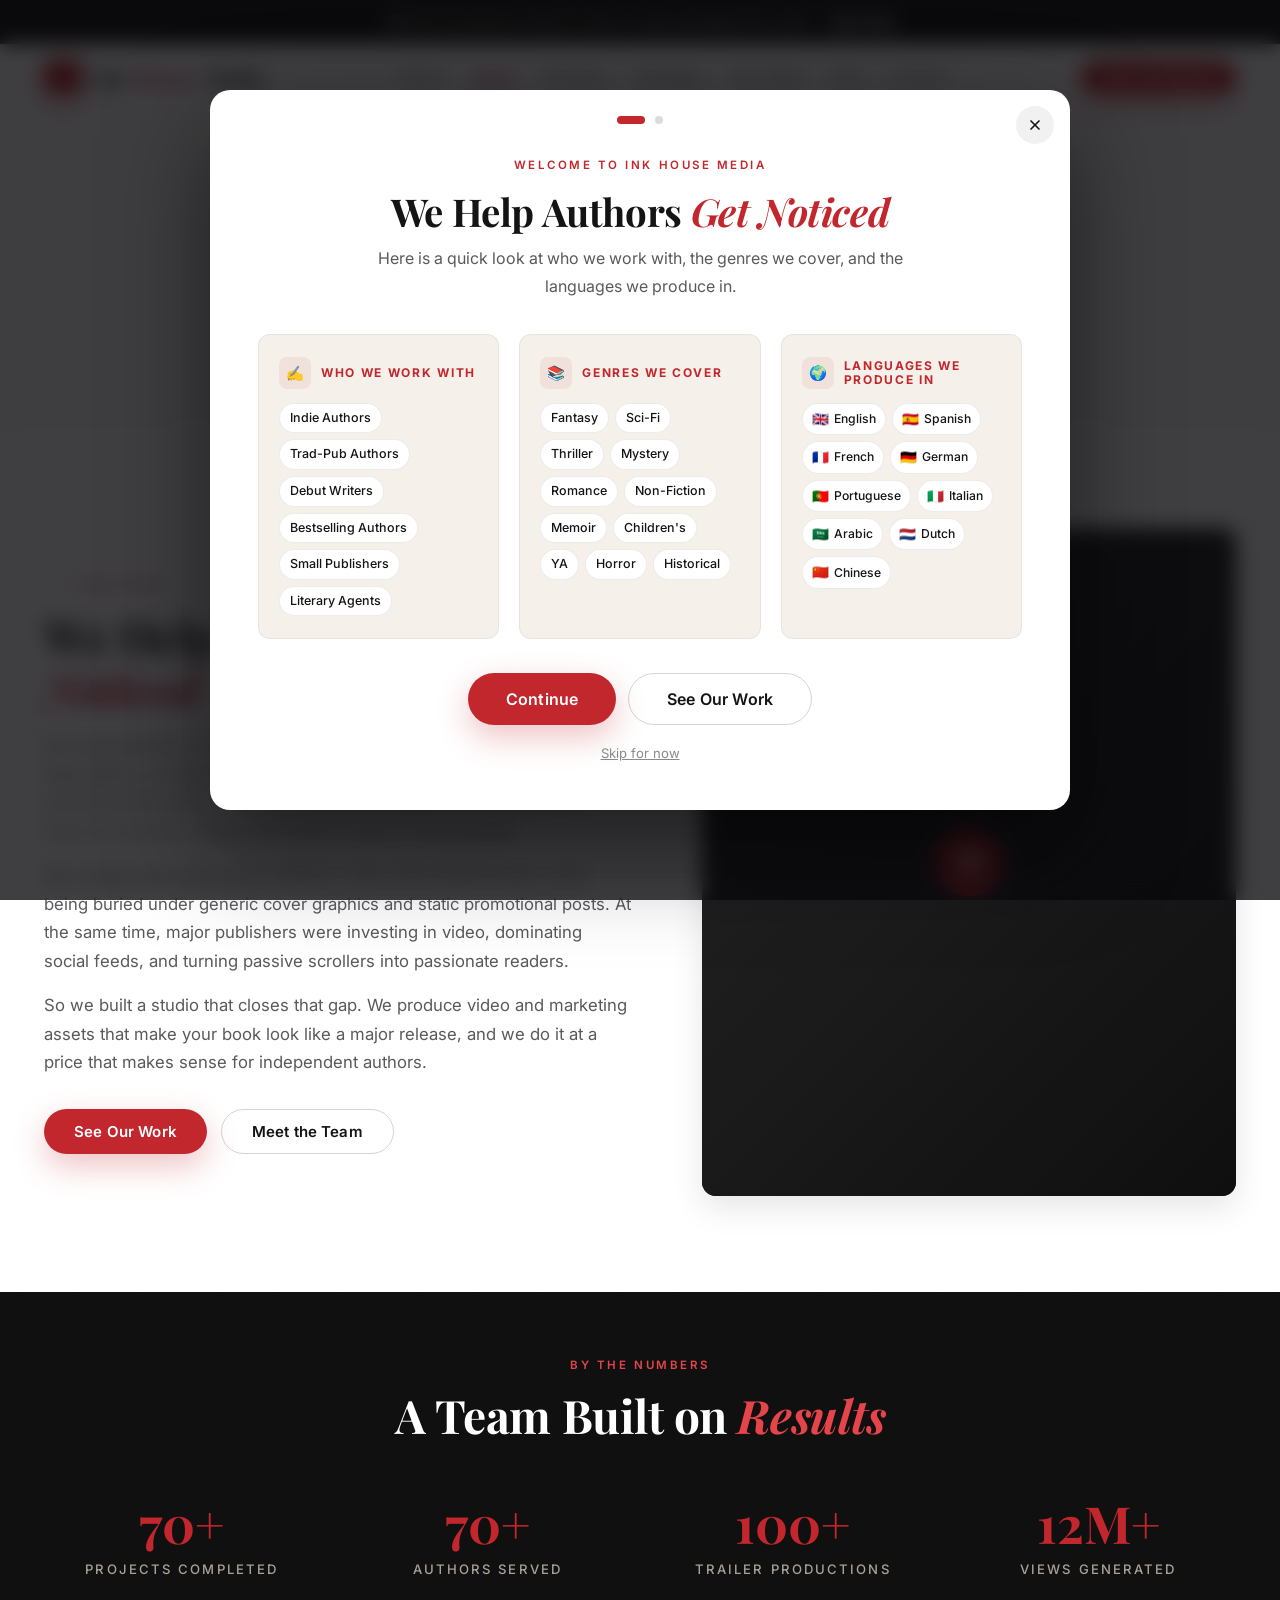
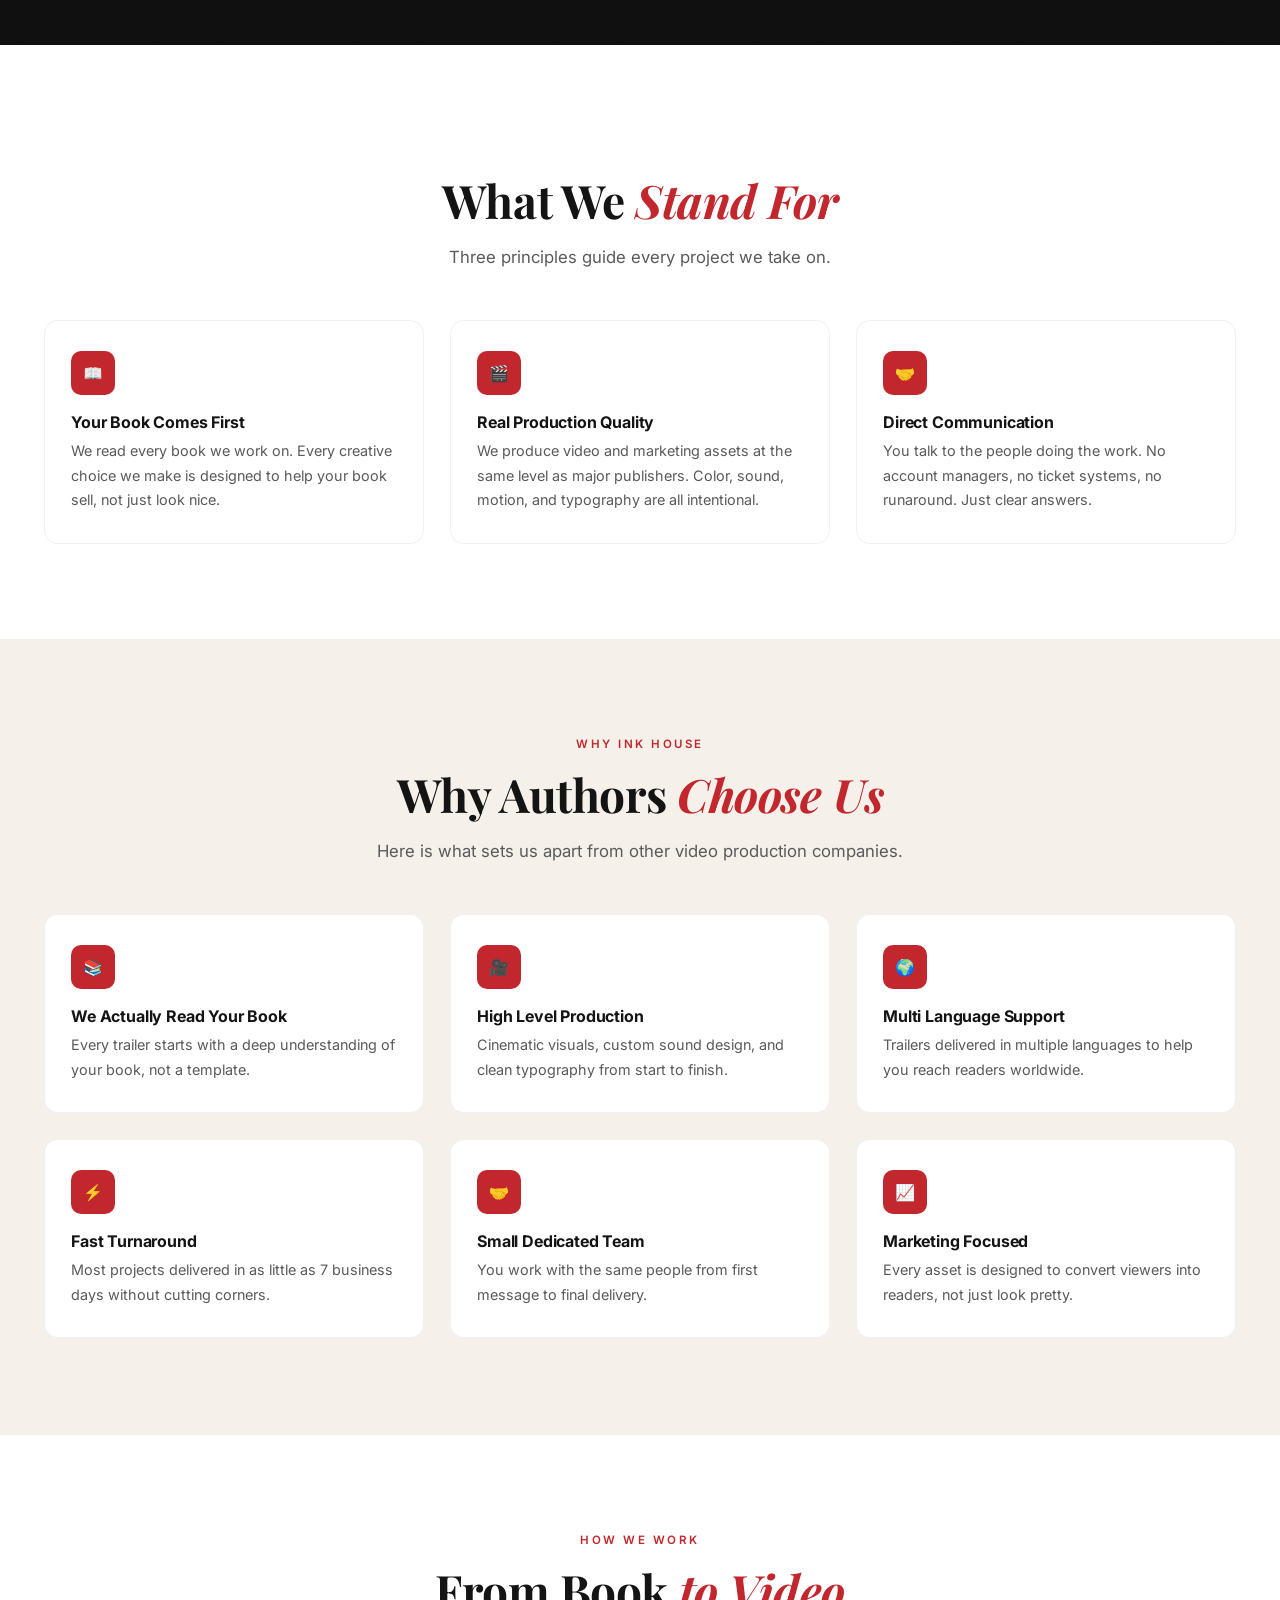
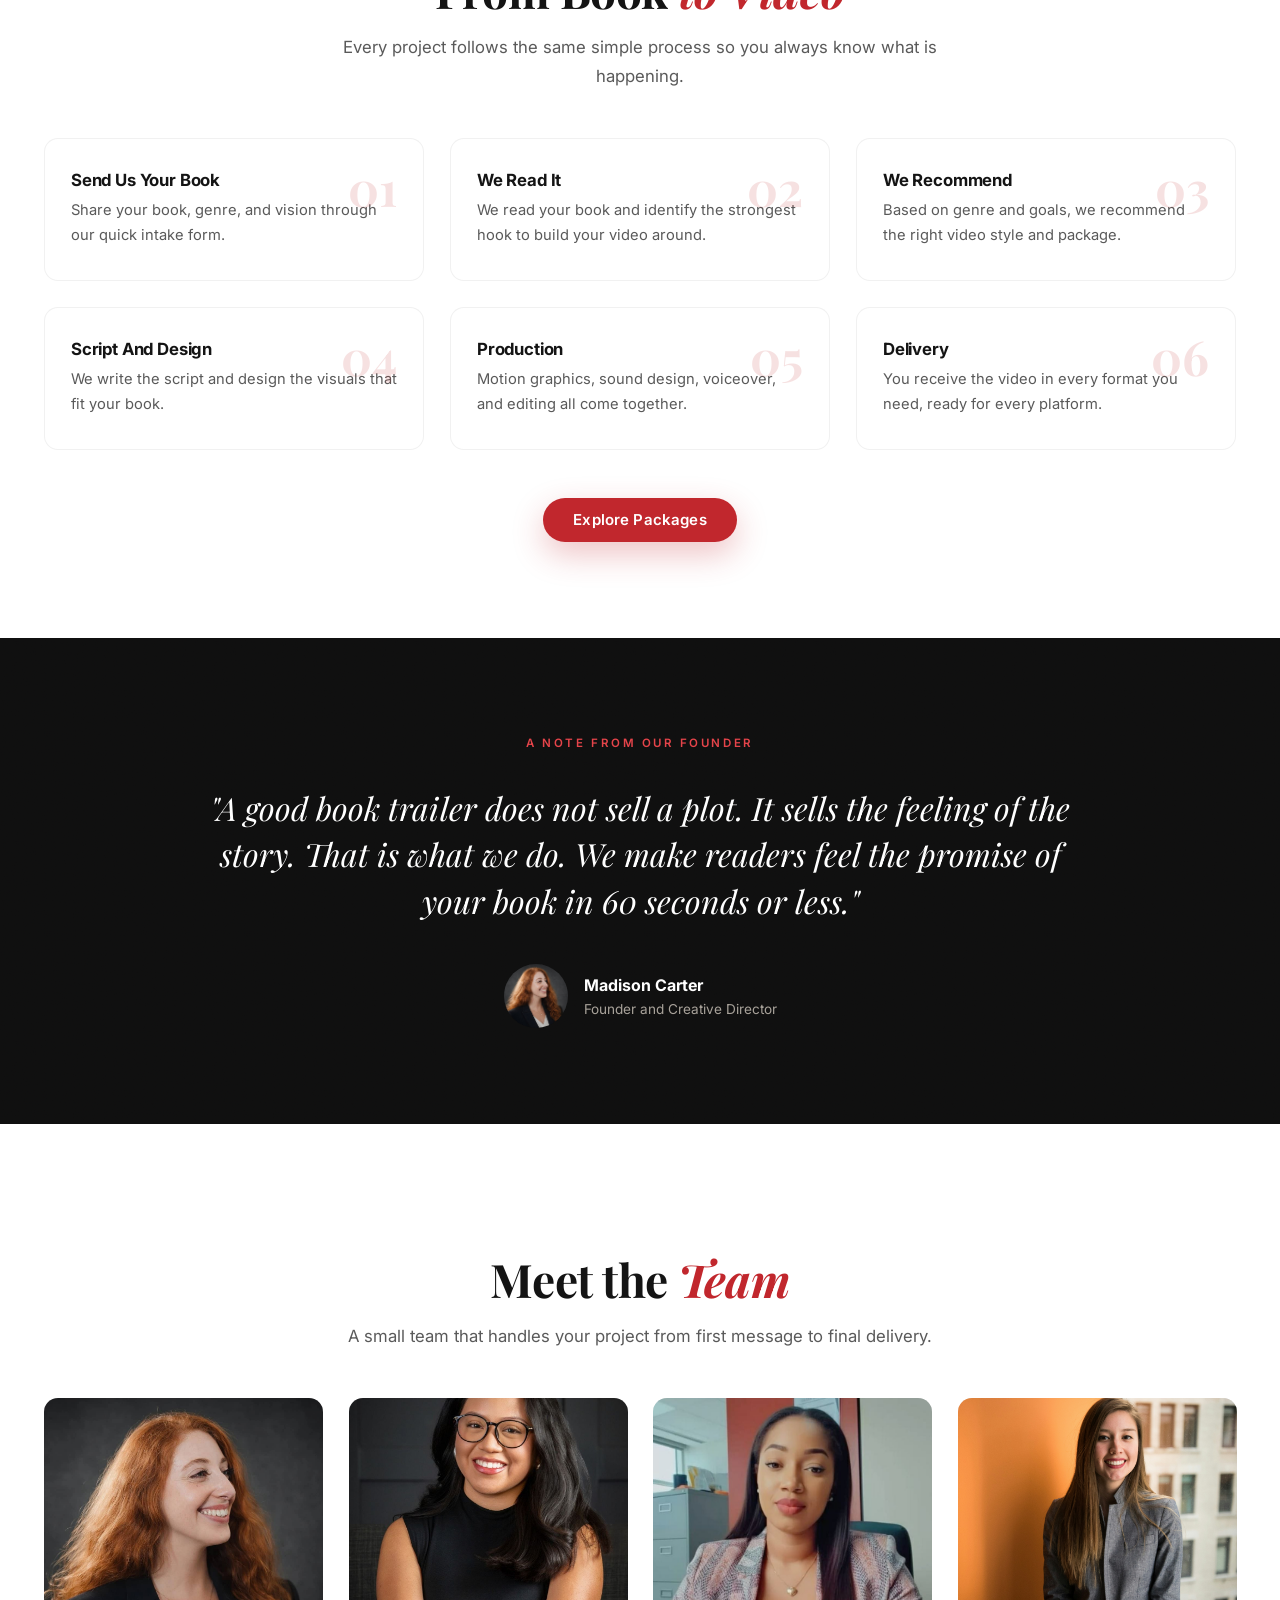
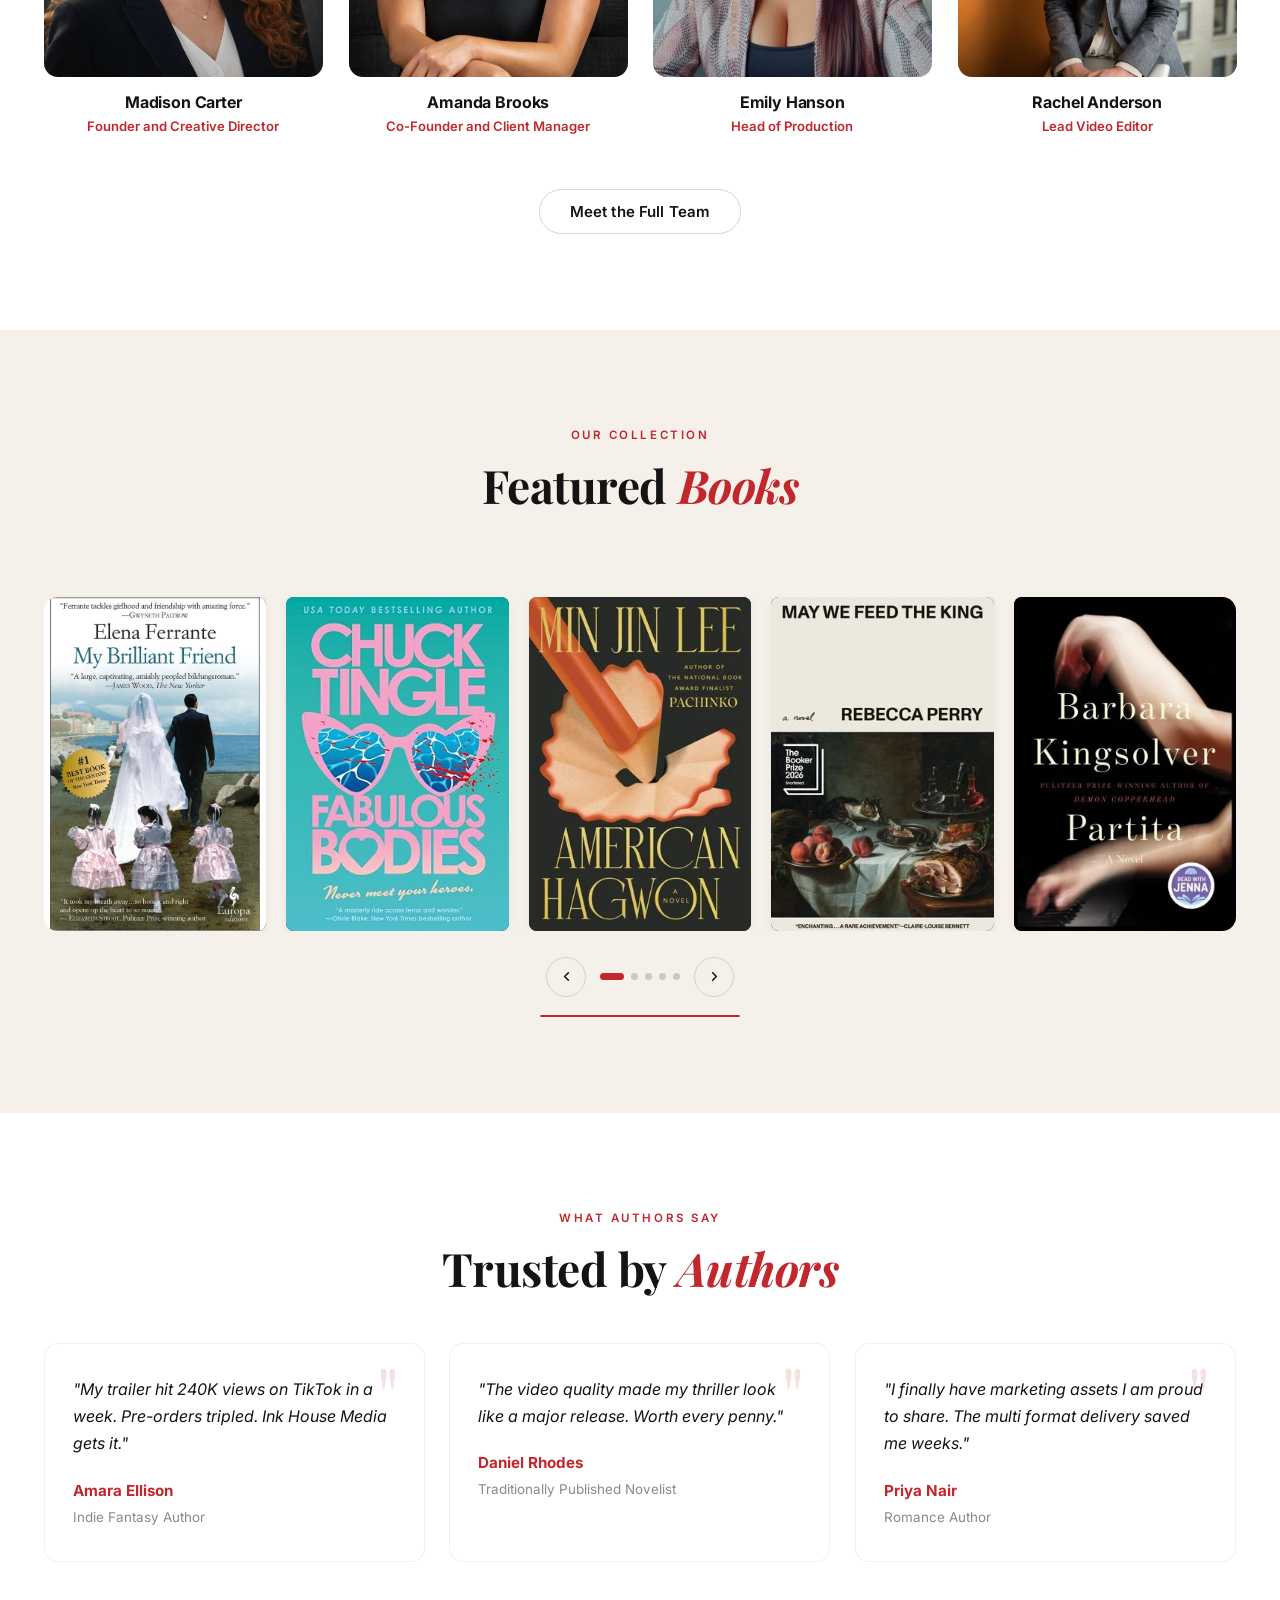
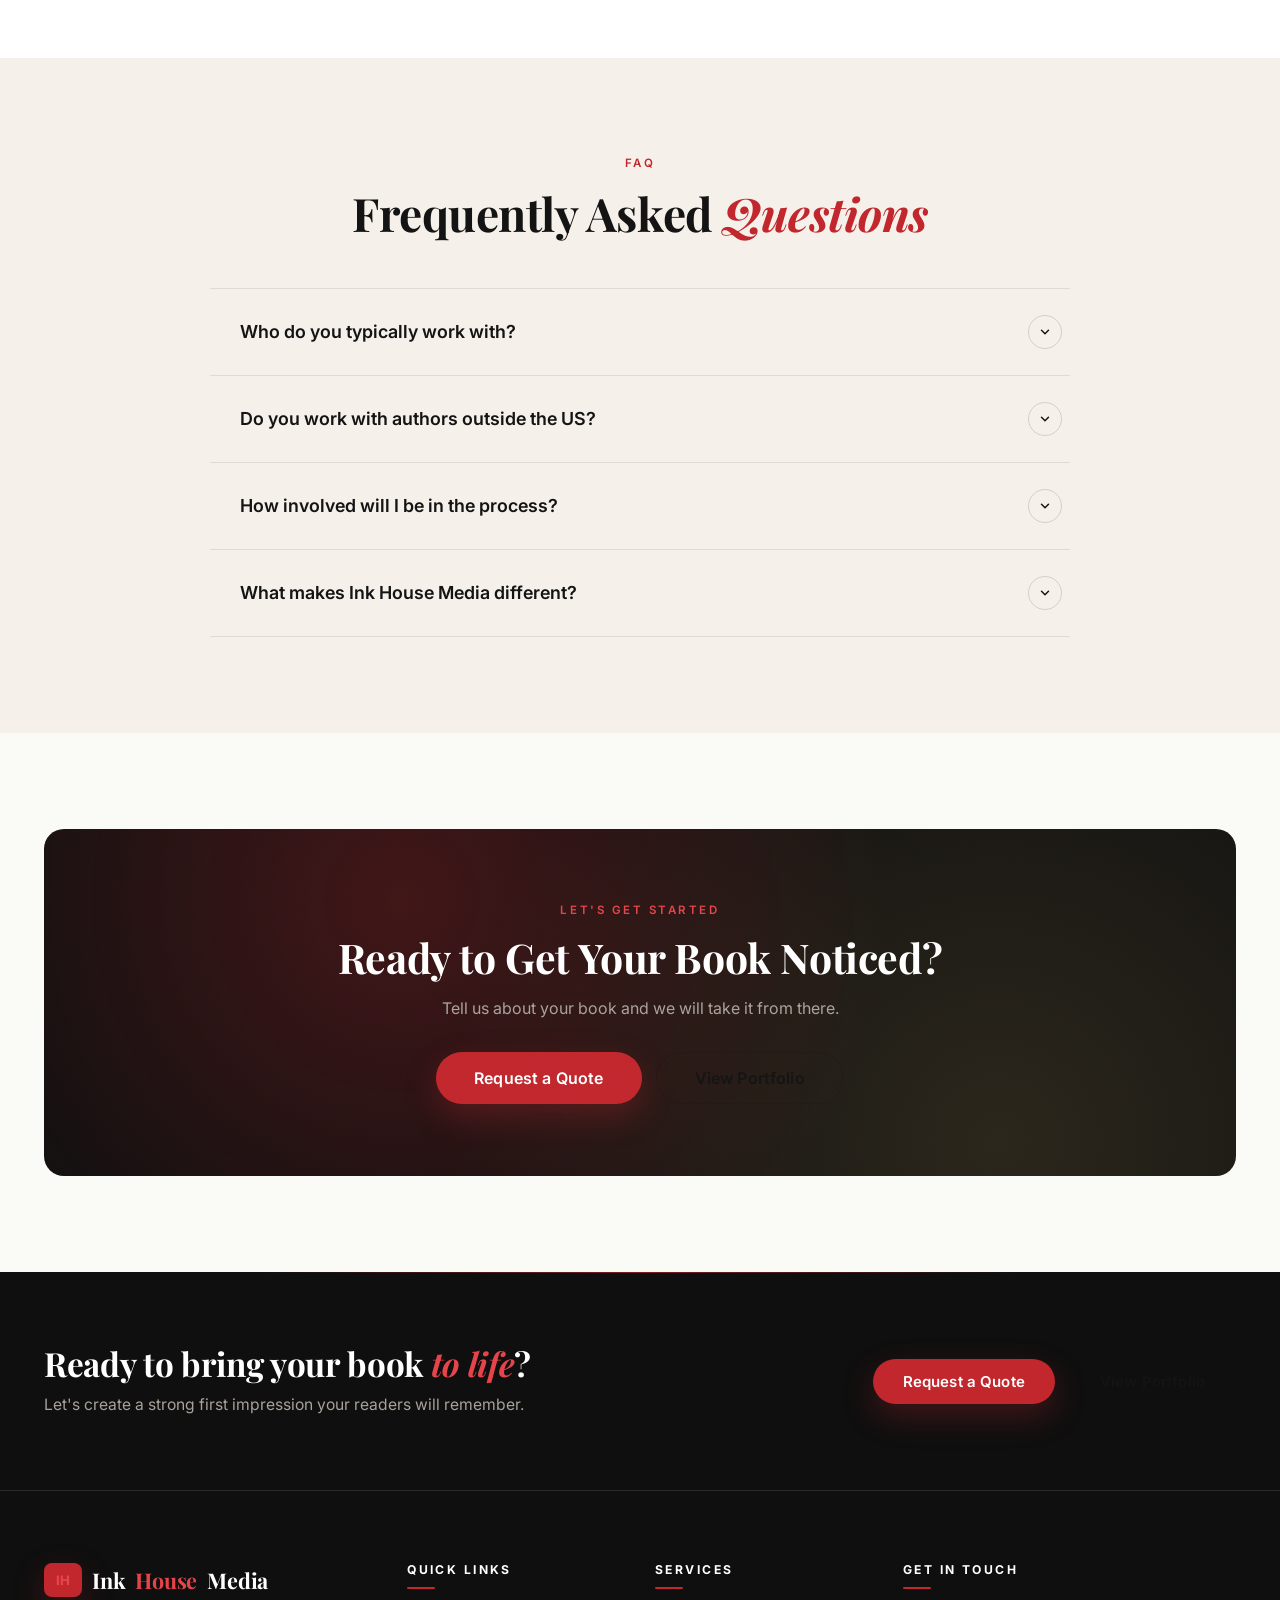
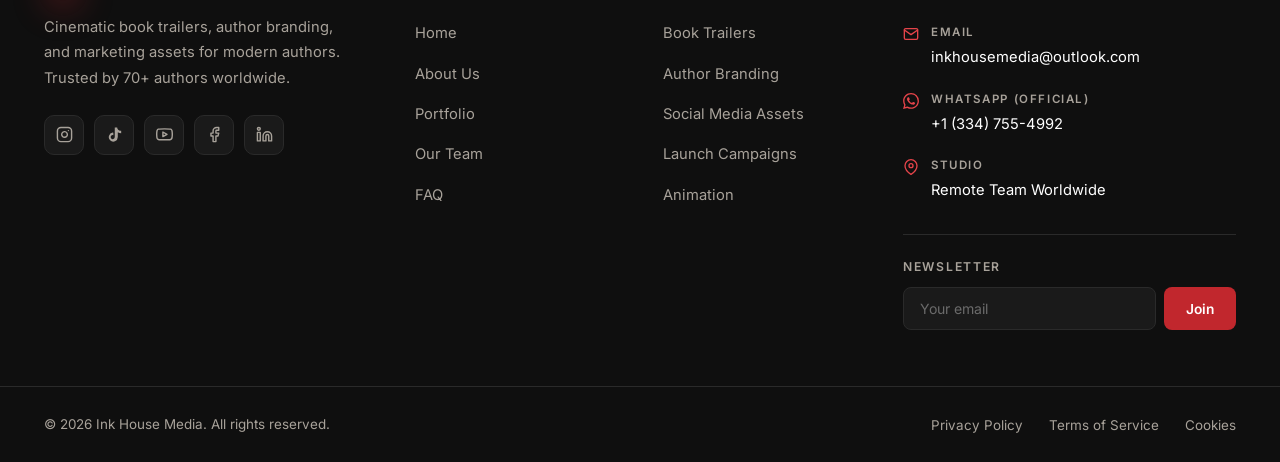
==== commit b2da37f9: "update website" ====
--- a/about.html
+++ b/about.html
@@ -2,22 +2,25 @@
 <html lang="en">
 <head>
   <meta charset="UTF-8">
-  <meta name="viewport" content="width=device-width, initial-scale=1.0">
+  <meta name="viewport" content="width=device-width, initial-scale=1.0, viewport-fit=cover">
   <meta name="theme-color" content="#0F0F0F">
 
-  <title>About Us | Ink House Media — Cinematic Book Trailers</title>
-  <meta name="description" content="Ink House Media is a creative production studio specializing in cinematic book trailers, author branding, and marketing assets. Trusted by 70+ authors worldwide since 2022.">
-
+  <title>About Us | Ink House Media</title>
+  <meta name="description" content="Ink House Media is a small team that helps authors increase their visibility and sales through cinematic book trailers, author branding, and marketing assets.">
+
+  <!-- Open Graph -->
   <meta property="og:title" content="About Ink House Media">
-  <meta property="og:description" content="We tell stories through film. Learn about the studio behind 100+ cinematic book trailers.">
+  <meta property="og:description" content="A small team that helps authors increase visibility and sales through cinematic book trailers and marketing assets.">
   <meta property="og:type" content="website">
   <meta property="og:image" content="assets/images/og-cover.jpg">
   <meta property="og:site_name" content="Ink House Media">
 
+  <!-- Twitter -->
   <meta name="twitter:card" content="summary_large_image">
   <meta name="twitter:title" content="About Ink House Media">
-  <meta name="twitter:description" content="We tell stories through film.">
-
+  <meta name="twitter:description" content="A small team that helps authors increase visibility and sales.">
+
+  <!-- Fonts -->
   <link rel="preconnect" href="https://fonts.googleapis.com">
   <link rel="preconnect" href="https://fonts.gstatic.com" crossorigin>
   <link href="https://fonts.googleapis.com/css2?family=Inter:wght@400;500;600;700&family=JetBrains+Mono:wght@400;600&family=Playfair+Display:ital,wght@0,600;0,700;1,600;1,700&display=swap" rel="stylesheet">
@@ -28,7 +31,9 @@
 </head>
 <body>
 
-  <!-- WELCOME POPUP -->
+  <!-- ============================================================
+       WELCOME POPUP
+       ============================================================ -->
   <div class="popup" id="welcomePopup" role="dialog" aria-modal="true" aria-labelledby="popupTitle1" hidden>
 
     <div class="popup__modal" id="popupStep1">
@@ -44,10 +49,10 @@
       <div class="popup__body">
         <span class="eyebrow eyebrow--center">Welcome to Ink House Media</span>
         <h2 class="popup__title" id="popupTitle1">
-          We Turn Books Into <em>Cinematic Experiences</em>
+          We Help Authors <em>Get Noticed</em>
         </h2>
         <p class="popup__lead">
-          Here's a quick look at who we work with, the genres we love, and the languages we produce in.
+          Here is a quick look at who we work with, the genres we cover, and the languages we produce in.
         </p>
 
         <div class="popup__audience">
@@ -109,7 +114,7 @@
 
         <div class="popup__actions">
           <button type="button" class="btn btn--primary btn--lg" data-popup-next>
-            Continue →
+            Continue
           </button>
           <a href="portfolio.html" class="btn btn--ghost btn--lg">
             See Our Work
@@ -133,7 +138,7 @@
       </div>
 
       <div class="popup__body">
-        <span class="popup__discount-badge">Limited-Time Offer</span>
+        <span class="popup__discount-badge">Limited Time Offer</span>
         <h2 class="popup__title">
           Save <em>20%</em> On Any Combo Package
         </h2>
@@ -141,7 +146,7 @@
         <div class="popup__discount">20<sup>%</sup></div>
 
         <p class="popup__lead">
-          Bundle a cinematic book trailer with a full email marketing campaign — and save up to <strong style="color:#fff;">$300</strong> on your launch.
+          Bundle a cinematic book trailer with a full email marketing campaign and save up to <strong style="color:#fff;">$300</strong> on your launch.
         </p>
 
         <div class="popup__coupon" aria-label="Coupon code">
@@ -156,7 +161,7 @@
 
         <div class="popup__actions">
           <a href="services.html#combos" class="btn btn--primary btn--lg">
-            Claim This Offer →
+            Claim This Offer
           </a>
           <a href="contact.html" class="btn btn--ghost btn--lg">
             Talk to Us
@@ -174,13 +179,13 @@
   <!-- ANNOUNCEMENT -->
   <div class="announce">
     <span>🎬 <strong>Book Campaigns:</strong> Get <strong>20% off</strong> our combo packages this month</span>
-    <a href="services.html">Order Now →</a>
+    <a href="services.html#combos">Order Now</a>
   </div>
 
   <!-- HEADER -->
   <header class="site-header">
     <div class="header-inner">
-      <a href="index.html" class="logo" aria-label="Ink House Media — Home">
+      <a href="index.html" class="logo" aria-label="Ink House Media Home">
         <span class="logo__mark">IH</span> Ink<span>House</span> Media
       </a>
 
@@ -208,8 +213,8 @@
       <a href="index.html">Home</a>
       <span>About Us</span>
     </nav>
-    <h1>We Tell Stories <em style="color:var(--crimson); font-style:italic;">Through Film</em></h1>
-    <p>Ink House Media is a creative production studio specializing in cinematic book trailers, author branding, and book marketing assets — trusted by authors from around the world since 2022.</p>
+    <h1>Helping Authors <em style="color:var(--crimson); font-style:italic;">Get Noticed</em></h1>
+    <p>Ink House Media is a small team that helps authors increase their visibility and sales through cinematic book trailers, author branding, and marketing assets.</p>
   </div>
 
   <!-- STORY SECTION -->
@@ -217,24 +222,30 @@
     <div class="container" style="display:grid; grid-template-columns:1.1fr 1fr; gap:70px; align-items:center;">
       <div class="reveal">
         <span class="eyebrow">Our Story</span>
-        <h2 class="section-title">Where Literature <em>Meets Cinema</em></h2>
+        <h2 class="section-title">We Help Authors <em>Get Noticed</em></h2>
+
         <p class="section-sub mb-16">
-          Ink House Media was founded in 2022 by passionate storytellers and filmmakers who
-          believed every book deserved a visual identity as compelling as the words on the page.
+          Ink House Media is a small team of individuals who figured out a way to help authors
+          increase their visibility and sales. We are not storytellers and we are not filmmakers.
+          We are marketers, designers, and editors who focus on one job. Getting your book in
+          front of more people.
         </p>
+
         <p class="section-sub mb-16">
-          We noticed that independent authors — many with brilliant, cinematic stories — were
-          being buried under generic cover graphics and static promotional posts. Meanwhile,
-          major publishers were investing in video, dominating social feeds, and turning
-          passive scrollers into passionate readers.
+          We noticed that independent authors, many with brilliant books, were being buried
+          under generic cover graphics and static promotional posts. At the same time, major
+          publishers were investing in video, dominating social feeds, and turning passive
+          scrollers into passionate readers.
         </p>
+
         <p class="section-sub mb-32">
-          So we built a studio that bridges the gap. We bring Hollywood-grade production values
-          to independent publishing — and we do it at a price that makes sense for authors.
+          So we built a studio that closes that gap. We produce video and marketing assets
+          that make your book look like a major release, and we do it at a price that makes
+          sense for independent authors.
         </p>
 
         <div class="d-flex flex-wrap gap-14">
-          <a href="portfolio.html" class="btn btn--primary">See Our Work →</a>
+          <a href="portfolio.html" class="btn btn--primary">See Our Work</a>
           <a href="team.html" class="btn btn--ghost">Meet the Team</a>
         </div>
       </div>
@@ -242,7 +253,7 @@
       <div class="reveal reveal--delay-1">
         <div class="trailer-card" style="aspect-ratio: 4/5;">
           <div class="trailer-card__media" style="aspect-ratio: 4/5;">
-            <span class="rec-badge">Studio · 2022</span>
+            <span class="rec-badge">Studio</span>
             <div class="trailer-card__play" aria-hidden="true">▶</div>
           </div>
         </div>
@@ -255,7 +266,7 @@
     <div class="container">
       <div class="center mb-32">
         <span class="eyebrow eyebrow--center reveal" style="color:var(--crimson-soft);">By The Numbers</span>
-        <h2 class="section-title reveal" style="color:#fff;">A Studio Built on <em style="color:var(--crimson-soft);">Results</em></h2>
+        <h2 class="section-title reveal" style="color:#fff;">A Team Built on <em style="color:var(--crimson-soft);">Results</em></h2>
       </div>
 
       <div class="stats-row reveal reveal--delay-1" style="margin-bottom:0;">
@@ -273,13 +284,25 @@
       <div class="center mb-48">
         <span class="eyebrow eyebrow--center reveal">Our Mission</span>
         <h2 class="section-title reveal">What We <em>Stand For</em></h2>
-        <p class="section-sub reveal mx-auto">Three principles guide every trailer we produce.</p>
+        <p class="section-sub reveal mx-auto">Three principles guide every project we take on.</p>
       </div>
 
       <div class="why-grid">
-        <div class="why-card reveal"><div class="why-card__icon" aria-hidden="true">📖</div><h4>Story First</h4><p>We read every book we work on. Every creative choice — from pacing to music — is in service of your story, not a template.</p></div>
-        <div class="why-card reveal reveal--delay-1"><div class="why-card__icon" aria-hidden="true">🎬</div><h4>Cinematic Craft</h4><p>We treat book trailers with the same care as film trailers. Color, sound, motion, and typography — every frame is intentional.</p></div>
-        <div class="why-card reveal reveal--delay-2"><div class="why-card__icon" aria-hidden="true">🤝</div><h4>Author Partnership</h4><p>You're not a client — you're a collaborator. We listen, iterate, and deliver assets you'll be proud to share.</p></div>
+        <div class="why-card reveal">
+          <div class="why-card__icon" aria-hidden="true">📖</div>
+          <h4>Your Book Comes First</h4>
+          <p>We read every book we work on. Every creative choice we make is designed to help your book sell, not just look nice.</p>
+        </div>
+        <div class="why-card reveal reveal--delay-1">
+          <div class="why-card__icon" aria-hidden="true">🎬</div>
+          <h4>Real Production Quality</h4>
+          <p>We produce video and marketing assets at the same level as major publishers. Color, sound, motion, and typography are all intentional.</p>
+        </div>
+        <div class="why-card reveal reveal--delay-2">
+          <div class="why-card__icon" aria-hidden="true">🤝</div>
+          <h4>Direct Communication</h4>
+          <p>You talk to the people doing the work. No account managers, no ticket systems, no runaround. Just clear answers.</p>
+        </div>
       </div>
     </div>
   </section>
@@ -290,16 +313,40 @@
       <div class="center mb-48">
         <span class="eyebrow eyebrow--center reveal">Why Ink House</span>
         <h2 class="section-title reveal">Why Authors <em>Choose Us</em></h2>
-        <p class="section-sub reveal mx-auto">Here's what sets us apart from other video production companies.</p>
+        <p class="section-sub reveal mx-auto">Here is what sets us apart from other video production companies.</p>
       </div>
 
       <div class="why-grid">
-        <div class="why-card reveal"><div class="why-card__icon" aria-hidden="true">📚</div><h4>We Actually Read Your Book</h4><p>Every trailer starts with a deep understanding of your story — not a stock template.</p></div>
-        <div class="why-card reveal reveal--delay-1"><div class="why-card__icon" aria-hidden="true">🎥</div><h4>Cinematic Quality</h4><p>Hollywood-grade production values, from color grading to custom sound design.</p></div>
-        <div class="why-card reveal reveal--delay-2"><div class="why-card__icon" aria-hidden="true">🌍</div><h4>Multi-Language Support</h4><p>Trailers delivered in multiple languages to help you reach global readers.</p></div>
-        <div class="why-card reveal"><div class="why-card__icon" aria-hidden="true">⚡</div><h4>Fast Turnaround</h4><p>Most projects delivered in as little as 7 business days — without cutting corners.</p></div>
-        <div class="why-card reveal reveal--delay-1"><div class="why-card__icon" aria-hidden="true">🤝</div><h4>Dedicated Team</h4><p>You work with the same designers, editors, and producers from start to finish.</p></div>
-        <div class="why-card reveal reveal--delay-2"><div class="why-card__icon" aria-hidden="true">📈</div><h4>Marketing-Driven</h4><p>Every trailer is engineered to convert viewers into readers — not just look pretty.</p></div>
+        <div class="why-card reveal">
+          <div class="why-card__icon" aria-hidden="true">📚</div>
+          <h4>We Actually Read Your Book</h4>
+          <p>Every trailer starts with a deep understanding of your book, not a template.</p>
+        </div>
+        <div class="why-card reveal reveal--delay-1">
+          <div class="why-card__icon" aria-hidden="true">🎥</div>
+          <h4>High Level Production</h4>
+          <p>Cinematic visuals, custom sound design, and clean typography from start to finish.</p>
+        </div>
+        <div class="why-card reveal reveal--delay-2">
+          <div class="why-card__icon" aria-hidden="true">🌍</div>
+          <h4>Multi Language Support</h4>
+          <p>Trailers delivered in multiple languages to help you reach readers worldwide.</p>
+        </div>
+        <div class="why-card reveal">
+          <div class="why-card__icon" aria-hidden="true">⚡</div>
+          <h4>Fast Turnaround</h4>
+          <p>Most projects delivered in as little as 7 business days without cutting corners.</p>
+        </div>
+        <div class="why-card reveal reveal--delay-1">
+          <div class="why-card__icon" aria-hidden="true">🤝</div>
+          <h4>Small Dedicated Team</h4>
+          <p>You work with the same people from first message to final delivery.</p>
+        </div>
+        <div class="why-card reveal reveal--delay-2">
+          <div class="why-card__icon" aria-hidden="true">📈</div>
+          <h4>Marketing Focused</h4>
+          <p>Every asset is designed to convert viewers into readers, not just look pretty.</p>
+        </div>
       </div>
     </div>
   </section>
@@ -309,32 +356,56 @@
     <div class="container">
       <div class="center mb-48">
         <span class="eyebrow eyebrow--center reveal">How We Work</span>
-        <h2 class="section-title reveal">From Manuscript <em>to Motion</em></h2>
-        <p class="section-sub reveal mx-auto">Every project moves through the same six-step process — designed to keep you informed and in control.</p>
+        <h2 class="section-title reveal">From Book <em>to Video</em></h2>
+        <p class="section-sub reveal mx-auto">Every project follows the same simple process so you always know what is happening.</p>
       </div>
 
       <div class="steps-grid">
-        <div class="step reveal"><span class="step__num">01</span><h4>Submit Your Book</h4><p>Share your manuscript, genre, and vision through our quick intake form.</p></div>
-        <div class="step reveal reveal--delay-1"><span class="step__num">02</span><h4>We Read &amp; Analyze</h4><p>Our team reads your book and identifies the strongest hooks and emotional beats.</p></div>
-        <div class="step reveal reveal--delay-2"><span class="step__num">03</span><h4>We Recommend a Trailer</h4><p>Based on genre and goals, we propose the ideal style, tone, and package.</p></div>
-        <div class="step reveal"><span class="step__num">04</span><h4>Script &amp; Storyboard</h4><p>We craft a cinematic script and storyboard tailored to your book's identity.</p></div>
-        <div class="step reveal reveal--delay-1"><span class="step__num">05</span><h4>Production</h4><p>Motion graphics, sound design, voiceover, and editing — assembled with precision.</p></div>
-        <div class="step reveal reveal--delay-2"><span class="step__num">06</span><h4>Final Delivery</h4><p>You receive the trailer in every format you need, optimized for each platform.</p></div>
+        <div class="step reveal">
+          <span class="step__num">01</span>
+          <h4>Send Us Your Book</h4>
+          <p>Share your book, genre, and vision through our quick intake form.</p>
+        </div>
+        <div class="step reveal reveal--delay-1">
+          <span class="step__num">02</span>
+          <h4>We Read It</h4>
+          <p>We read your book and identify the strongest hook to build your video around.</p>
+        </div>
+        <div class="step reveal reveal--delay-2">
+          <span class="step__num">03</span>
+          <h4>We Recommend</h4>
+          <p>Based on genre and goals, we recommend the right video style and package.</p>
+        </div>
+        <div class="step reveal">
+          <span class="step__num">04</span>
+          <h4>Script And Design</h4>
+          <p>We write the script and design the visuals that fit your book.</p>
+        </div>
+        <div class="step reveal reveal--delay-1">
+          <span class="step__num">05</span>
+          <h4>Production</h4>
+          <p>Motion graphics, sound design, voiceover, and editing all come together.</p>
+        </div>
+        <div class="step reveal reveal--delay-2">
+          <span class="step__num">06</span>
+          <h4>Delivery</h4>
+          <p>You receive the video in every format you need, ready for every platform.</p>
+        </div>
       </div>
 
       <div class="center mt-48">
-        <a href="services.html" class="btn btn--primary">Explore Packages →</a>
-      </div>
-    </div>
-  </section>
-
-  <!-- FOUNDER QUOTE (DARK) — uses founder.jpeg -->
+        <a href="services.html" class="btn btn--primary">Explore Packages</a>
+      </div>
+    </div>
+  </section>
+
+  <!-- FOUNDER QUOTE (DARK) -->
   <section class="section--dark grain">
     <div class="container">
       <div class="reveal" style="max-width:900px; margin-inline:auto; text-align:center;">
         <span class="eyebrow eyebrow--center" style="color:var(--crimson-soft);">A Note From Our Founder</span>
         <p style="font-family:var(--font-display); font-size:clamp(1.4rem, 2.6vw, 2rem); line-height:1.45; color:#fff; margin:32px 0 40px; font-style:italic;">
-          "A great book trailer doesn't sell a plot — it sells a feeling. That's what we're in the business of doing: making readers feel the promise of your story in 60 seconds."
+          "A good book trailer does not sell a plot. It sells the feeling of the story. That is what we do. We make readers feel the promise of your book in 60 seconds or less."
         </p>
 
         <div class="d-flex" style="justify-content:center; align-items:center; gap:16px; flex-wrap:wrap;">
@@ -343,38 +414,38 @@
           </div>
           <div style="text-align:left;">
             <div style="color:#fff; font-weight:700; font-size:1rem;">Madison Carter</div>
-            <div style="color:var(--on-dark-muted); font-size:0.85rem;">Founder &amp; Creative Director</div>
-          </div>
-        </div>
-      </div>
-    </div>
-  </section>
-
-  <!-- TEAM PREVIEW — 4 CARDS, EXACT FILENAMES -->
+            <div style="color:var(--on-dark-muted); font-size:0.85rem;">Founder and Creative Director</div>
+          </div>
+        </div>
+      </div>
+    </div>
+  </section>
+
+  <!-- TEAM PREVIEW -->
   <section class="section--paper">
     <div class="container">
       <div class="center mb-48">
         <span class="eyebrow eyebrow--center reveal">Our Team</span>
-        <h2 class="section-title reveal">Meet the <em>Creators</em></h2>
-        <p class="section-sub reveal mx-auto">Passionate storytellers, filmmakers, and marketing experts dedicated to bringing your book to life.</p>
+        <h2 class="section-title reveal">Meet the <em>Team</em></h2>
+        <p class="section-sub reveal mx-auto">A small team that handles your project from first message to final delivery.</p>
       </div>
 
       <div class="team-grid">
 
         <div class="team-card reveal">
           <div class="team-card__photo">
-            <img src="founder.jpeg" alt="Founder &amp; Creative Director" loading="lazy">
+            <img src="founder.jpeg" alt="Founder and Creative Director" loading="lazy">
           </div>
           <h4>Madison Carter</h4>
-          <p>Founder &amp; Creative Director</p>
+          <p>Founder and Creative Director</p>
         </div>
 
         <div class="team-card reveal reveal--delay-1">
           <div class="team-card__photo">
-            <img src="co founder.jpg" alt="Co-Founder &amp; Client Manager" loading="lazy">
+            <img src="co founder.jpg" alt="Co-Founder and Client Manager" loading="lazy">
           </div>
           <h4>Amanda Brooks</h4>
-          <p>Co-Founder &amp; Client Manager</p>
+          <p>Co-Founder and Client Manager</p>
         </div>
 
         <div class="team-card reveal reveal--delay-2">
@@ -396,17 +467,88 @@
       </div>
 
       <div class="center mt-48">
-        <a href="team.html" class="btn btn--ghost">Meet the Full Team →</a>
+        <a href="team.html" class="btn btn--ghost">Meet the Full Team</a>
+      </div>
+    </div>
+  </section>
+
+  <!-- FEATURED BOOKS CAROUSEL -->
+  <section class="section--cream">
+    <div class="container">
+      <div class="center mb-32">
+        <span class="eyebrow eyebrow--center reveal">Our Collection</span>
+        <h2 class="section-title reveal">Featured <em>Books</em></h2>
+        <p class="section-sub reveal mx-auto">A selection of books we have had the honor to bring to the screen.</p>
+      </div>
+
+      <div class="book-carousel reveal" data-interval="5000" aria-label="Featured books carousel">
+        <div class="book-carousel__viewport">
+          <div class="book-carousel__track">
+
+            <div class="book-carousel__item" data-title="Book 1">
+              <img src="book 1.jpg" alt="Book 1" loading="lazy">
+            </div>
+
+            <div class="book-carousel__item" data-title="Book 2">
+              <img src="book 2.jpg" alt="Book 2" loading="lazy">
+            </div>
+
+            <div class="book-carousel__item" data-title="Book 3">
+              <img src="book 3.jpg" alt="Book 3" loading="lazy">
+            </div>
+
+            <div class="book-carousel__item" data-title="Book 4">
+              <img src="book 4.jpg" alt="Book 4" loading="lazy">
+            </div>
+
+            <div class="book-carousel__item" data-title="Book 5">
+              <img src="book 5.jpg" alt="Book 5" loading="lazy">
+            </div>
+
+            <div class="book-carousel__item" data-title="Book 6">
+              <img src="book 6.jpg" alt="Book 6" loading="lazy">
+            </div>
+
+            <div class="book-carousel__item" data-title="Book 7">
+              <img src="book 7.jpg" alt="Book 7" loading="lazy">
+            </div>
+
+            <div class="book-carousel__item" data-title="Book 8">
+              <img src="book 8.jpg" alt="Book 8" loading="lazy">
+            </div>
+
+            <div class="book-carousel__item" data-title="Book 9">
+              <img src="book 9.jpg" alt="Book 9" loading="lazy">
+            </div>
+
+          </div>
+        </div>
+
+        <div class="book-carousel__controls">
+          <button class="book-carousel__btn book-carousel__prev" aria-label="Previous slide" type="button">
+            <svg viewBox="0 0 24 24" fill="none" stroke="currentColor" stroke-width="2.5" stroke-linecap="round" stroke-linejoin="round"><polyline points="15 18 9 12 15 6"/></svg>
+          </button>
+
+          <div class="book-carousel__dots" role="tablist" aria-label="Slides"></div>
+
+          <button class="book-carousel__btn book-carousel__next" aria-label="Next slide" type="button">
+            <svg viewBox="0 0 24 24" fill="none" stroke="currentColor" stroke-width="2.5" stroke-linecap="round" stroke-linejoin="round"><polyline points="9 18 15 12 9 6"/></svg>
+          </button>
+        </div>
+
+        <div class="book-carousel__progress">
+          <div class="book-carousel__progress-bar"></div>
+        </div>
       </div>
     </div>
   </section>
 
   <!-- TESTIMONIALS -->
-  <section class="section--cream">
+  <section class="section--paper">
     <div class="container">
       <div class="center mb-48">
         <span class="eyebrow eyebrow--center reveal">What Authors Say</span>
-        <h2 class="section-title reveal">Trusted by <em>Writers Worldwide</em></h2>
+        <h2 class="section-title reveal">Trusted by <em>Authors</em></h2>
       </div>
 
       <div class="testimonial-grid">
@@ -415,11 +557,11 @@
           <div class="author"><strong>Amara Ellison</strong><span>Indie Fantasy Author</span></div>
         </div>
         <div class="testimonial reveal reveal--delay-1">
-          <p>"The cinematic quality made my thriller look like a Netflix release. Absolutely worth every penny."</p>
+          <p>"The video quality made my thriller look like a major release. Worth every penny."</p>
           <div class="author"><strong>Daniel Rhodes</strong><span>Traditionally Published Novelist</span></div>
         </div>
         <div class="testimonial reveal reveal--delay-2">
-          <p>"I finally have marketing assets I'm proud to share. The multi-format delivery saved me weeks."</p>
+          <p>"I finally have marketing assets I am proud to share. The multi format delivery saved me weeks."</p>
           <div class="author"><strong>Priya Nair</strong><span>Romance Author</span></div>
         </div>
       </div>
@@ -427,7 +569,7 @@
   </section>
 
   <!-- FAQ -->
-  <section class="section--paper">
+  <section class="section--cream">
     <div class="container">
       <div class="center mb-48">
         <span class="eyebrow eyebrow--center reveal">FAQ</span>
@@ -440,9 +582,11 @@
             <span class="faq-q__text">Who do you typically work with?</span>
             <span class="faq-q__icon" aria-hidden="true"><svg viewBox="0 0 24 24" fill="none" stroke="currentColor" stroke-width="2.5" stroke-linecap="round" stroke-linejoin="round"><polyline points="6 9 12 15 18 9"></polyline></svg></span>
           </button>
-          <div class="faq-a"><div class="faq-a__inner">
-            <p>Independent (indie) authors and traditionally published authors, as well as small publishers and literary agents. We've worked with first-time self-publishers and <em>New York Times</em> bestsellers alike.</p>
-          </div></div>
+          <div class="faq-a">
+            <div class="faq-a__inner">
+              <p>Independent authors and traditionally published authors, as well as small publishers and literary agents. We have worked with first time self publishers and New York Times bestsellers alike.</p>
+            </div>
+          </div>
         </div>
 
         <div class="faq-item">
@@ -450,9 +594,11 @@
             <span class="faq-q__text">Do you work with authors outside the US?</span>
             <span class="faq-q__icon" aria-hidden="true"><svg viewBox="0 0 24 24" fill="none" stroke="currentColor" stroke-width="2.5" stroke-linecap="round" stroke-linejoin="round"><polyline points="6 9 12 15 18 9"></polyline></svg></span>
           </button>
-          <div class="faq-a"><div class="faq-a__inner">
-            <p>Absolutely. We're a remote-first studio and have delivered trailers for authors in over 30 countries. Our team regularly produces content in English, Spanish, French, German, Portuguese, Arabic, and more.</p>
-          </div></div>
+          <div class="faq-a">
+            <div class="faq-a__inner">
+              <p>Yes. We are a remote team and have delivered trailers for authors in over 30 countries. We regularly produce content in English, Spanish, French, German, Portuguese, Arabic, and more.</p>
+            </div>
+          </div>
         </div>
 
         <div class="faq-item">
@@ -460,9 +606,11 @@
             <span class="faq-q__text">How involved will I be in the process?</span>
             <span class="faq-q__icon" aria-hidden="true"><svg viewBox="0 0 24 24" fill="none" stroke="currentColor" stroke-width="2.5" stroke-linecap="round" stroke-linejoin="round"><polyline points="6 9 12 15 18 9"></polyline></svg></span>
           </button>
-          <div class="faq-a"><div class="faq-a__inner">
-            <p>As involved as you want to be. Some authors hand us the manuscript and let us run with it. Others want to review every frame. We adapt to your style — and revision rounds are built into every package.</p>
-          </div></div>
+          <div class="faq-a">
+            <div class="faq-a__inner">
+              <p>As involved as you want to be. Some authors hand us the book and let us run with it. Others want to review every frame. We adapt to your style and revision rounds are built into every package.</p>
+            </div>
+          </div>
         </div>
 
         <div class="faq-item">
@@ -470,9 +618,11 @@
             <span class="faq-q__text">What makes Ink House Media different?</span>
             <span class="faq-q__icon" aria-hidden="true"><svg viewBox="0 0 24 24" fill="none" stroke="currentColor" stroke-width="2.5" stroke-linecap="round" stroke-linejoin="round"><polyline points="6 9 12 15 18 9"></polyline></svg></span>
           </button>
-          <div class="faq-a"><div class="faq-a__inner">
-            <p>Three things: we actually read every book, we produce at a cinematic quality most studios reserve for film, and every trailer is engineered to drive measurable marketing results — not just look impressive.</p>
-          </div></div>
+          <div class="faq-a">
+            <div class="faq-a__inner">
+              <p>Three things. We actually read every book, we produce video at a level most studios reserve for film, and every asset is built to drive measurable marketing results, not just look impressive.</p>
+            </div>
+          </div>
         </div>
       </div>
     </div>
@@ -483,10 +633,10 @@
     <div class="container">
       <div class="cta-banner grain reveal">
         <span class="eyebrow eyebrow--center" style="color:var(--crimson-soft);">Let's Get Started</span>
-        <h2>Let's Bring Your Story to the Screen</h2>
-        <p>Tell us about your book — we'll take it from there.</p>
+        <h2>Ready to Get Your Book Noticed?</h2>
+        <p>Tell us about your book and we will take it from there.</p>
         <div class="d-flex flex-wrap gap-14" style="justify-content:center;">
-          <a href="contact.html" class="btn btn--primary btn--lg">Request a Quote →</a>
+          <a href="contact.html" class="btn btn--primary btn--lg">Request a Quote</a>
           <a href="portfolio.html" class="btn btn--ghost btn--lg">View Portfolio</a>
         </div>
       </div>
@@ -500,10 +650,10 @@
       <div class="container footer-cta__inner">
         <div>
           <h3>Ready to bring your book <em>to life</em>?</h3>
-          <p>Let's craft a cinematic first impression your readers won't scroll past.</p>
+          <p>Let's create a strong first impression your readers will remember.</p>
         </div>
         <div class="d-flex flex-wrap gap-14">
-          <a href="contact.html" class="btn btn--primary">Request a Quote →</a>
+          <a href="contact.html" class="btn btn--primary">Request a Quote</a>
           <a href="portfolio.html" class="btn btn--ghost">View Portfolio</a>
         </div>
       </div>
@@ -514,10 +664,10 @@
         <div class="footer-grid">
 
           <div class="footer-brand">
-            <a href="index.html" class="logo" aria-label="Ink House Media — Home">
+            <a href="index.html" class="logo" aria-label="Ink House Media Home">
               <span class="logo__mark">IH</span> Ink<span>House</span> Media
             </a>
-            <p>Cinematic book trailers, author branding, and marketing assets for modern writers. Trusted by 70+ authors worldwide since 2022.</p>
+            <p>Cinematic book trailers, author branding, and marketing assets for modern authors. Trusted by 70+ authors worldwide.</p>
 
             <div class="footer-social">
               <a href="#" aria-label="Instagram" rel="noopener"><svg viewBox="0 0 24 24" fill="none" stroke="currentColor" stroke-width="2" stroke-linecap="round" stroke-linejoin="round"><rect x="2" y="2" width="20" height="20" rx="5"/><path d="M16 11.37A4 4 0 1 1 12.63 8 4 4 0 0 1 16 11.37z"/><line x1="17.5" y1="6.5" x2="17.51" y2="6.5"/></svg></a>
@@ -549,15 +699,28 @@
           <div class="footer-col">
             <h4>Get In Touch</h4>
 
+            <div class="footer-contact-item">
+              <svg viewBox="0 0 24 24" fill="none" stroke="currentColor" stroke-width="2" stroke-linecap="round" stroke-linejoin="round"><path d="M4 4h16c1.1 0 2 .9 2 2v12c0 1.1-.9 2-2 2H4c-1.1 0-2-.9-2-2V6c0-1.1.9-2 2-2z"/><polyline points="22,6 12,13 2,6"/></svg>
+              <div>
+                <strong>Email</strong>
+                <a href="mailto:inkhousemedia@outlook.com">inkhousemedia@outlook.com</a>
+              </div>
+            </div>
 
             <div class="footer-contact-item">
               <svg viewBox="0 0 24 24" fill="currentColor"><path d="M17.472 14.382c-.297-.149-1.758-.867-2.03-.967-.273-.099-.471-.148-.67.15-.197.297-.767.966-.94 1.164-.173.199-.347.223-.644.075-.297-.15-1.255-.463-2.39-1.475-.883-.788-1.48-1.761-1.653-2.059-.173-.297-.018-.458.13-.606.134-.133.298-.347.446-.52.149-.174.198-.298.298-.497.099-.198.05-.371-.025-.52-.075-.149-.669-1.612-.916-2.207-.242-.579-.487-.5-.669-.51-.173-.008-.371-.01-.57-.01-.198 0-.52.074-.792.372-.272.297-1.04 1.016-1.04 2.479 0 1.462 1.065 2.875 1.213 3.074.149.198 2.096 3.2 5.077 4.487.709.306 1.262.489 1.694.625.712.227 1.36.195 1.871.118.571-.085 1.758-.719 2.006-1.413.248-.694.248-1.289.173-1.413-.074-.124-.272-.198-.57-.347m-5.421 7.403h-.004a9.87 9.87 0 0 1-5.031-1.378l-.361-.214-3.741.982.998-3.648-.235-.374a9.86 9.86 0 0 1-1.51-5.26c.001-5.45 4.436-9.884 9.888-9.884 2.64 0 5.122 1.03 6.988 2.898a9.825 9.825 0 0 1 2.893 6.994c-.003 5.45-4.437 9.884-9.885 9.884m8.413-18.297A11.815 11.815 0 0 0 12.05 0C5.495 0 .16 5.335.157 11.892c0 2.096.547 4.142 1.588 5.945L.057 24l6.305-1.654a11.882 11.882 0 0 0 5.683 1.448h.005c6.554 0 11.89-5.335 11.893-11.893a11.821 11.821 0 0 0-3.48-8.413Z"/></svg>
-              <div><strong>WhatsApp (Official)</strong><a href="https://wa.me/13347554992" target="_blank" rel="noopener">+1 (334) 755-4992</a></div>
+              <div>
+                <strong>WhatsApp (Official)</strong>
+                <a href="https://wa.me/13347554992" target="_blank" rel="noopener">+1 (334) 755-4992</a>
+              </div>
             </div>
 
             <div class="footer-contact-item">
               <svg viewBox="0 0 24 24" fill="none" stroke="currentColor" stroke-width="2" stroke-linecap="round" stroke-linejoin="round"><path d="M21 10c0 7-9 13-9 13s-9-6-9-13a9 9 0 0 1 18 0z"/><circle cx="12" cy="10" r="3"/></svg>
-              <div><strong>Studio</strong><span>Remote-first · Worldwide</span></div>
+              <div>
+                <strong>Studio</strong>
+                <span>Remote Team Worldwide</span>
+              </div>
             </div>
 
             <div class="footer-newsletter">
@@ -575,7 +738,7 @@
 
     <div class="footer-bottom">
       <div class="container footer-bottom__inner">
-        <p>© <span data-year>2026</span> Ink House Media. All rights reserved. Crafted with 🎬 in the studio.</p>
+        <p>© <span data-year>2026</span> Ink House Media. All rights reserved.</p>
         <div class="legal">
           <a href="#">Privacy Policy</a>
           <a href="#">Terms of Service</a>
--- a/css/style.css
+++ b/css/style.css
@@ -2230,4 +2230,19 @@
 @media (prefers-reduced-motion: reduce) {
   .video-modal,
   .video-modal__shell { transition: none; }
+}
+@media (max-width: 720px) {
+  /* Prevent any element from causing horizontal scroll */
+  html, body { overflow-x: hidden; width: 100%; }
+  img, video, iframe { max-width: 100%; height: auto; }
+
+  /* Tighter container padding */
+  .container { padding-inline: 18px; }
+
+  /* Two-column layouts stack */
+  [style*="grid-template-columns:1fr 1fr"],
+  [style*="grid-template-columns: 1fr 1fr"] {
+    grid-template-columns: 1fr !important;
+    gap: 32px !important;
+  }
 }
